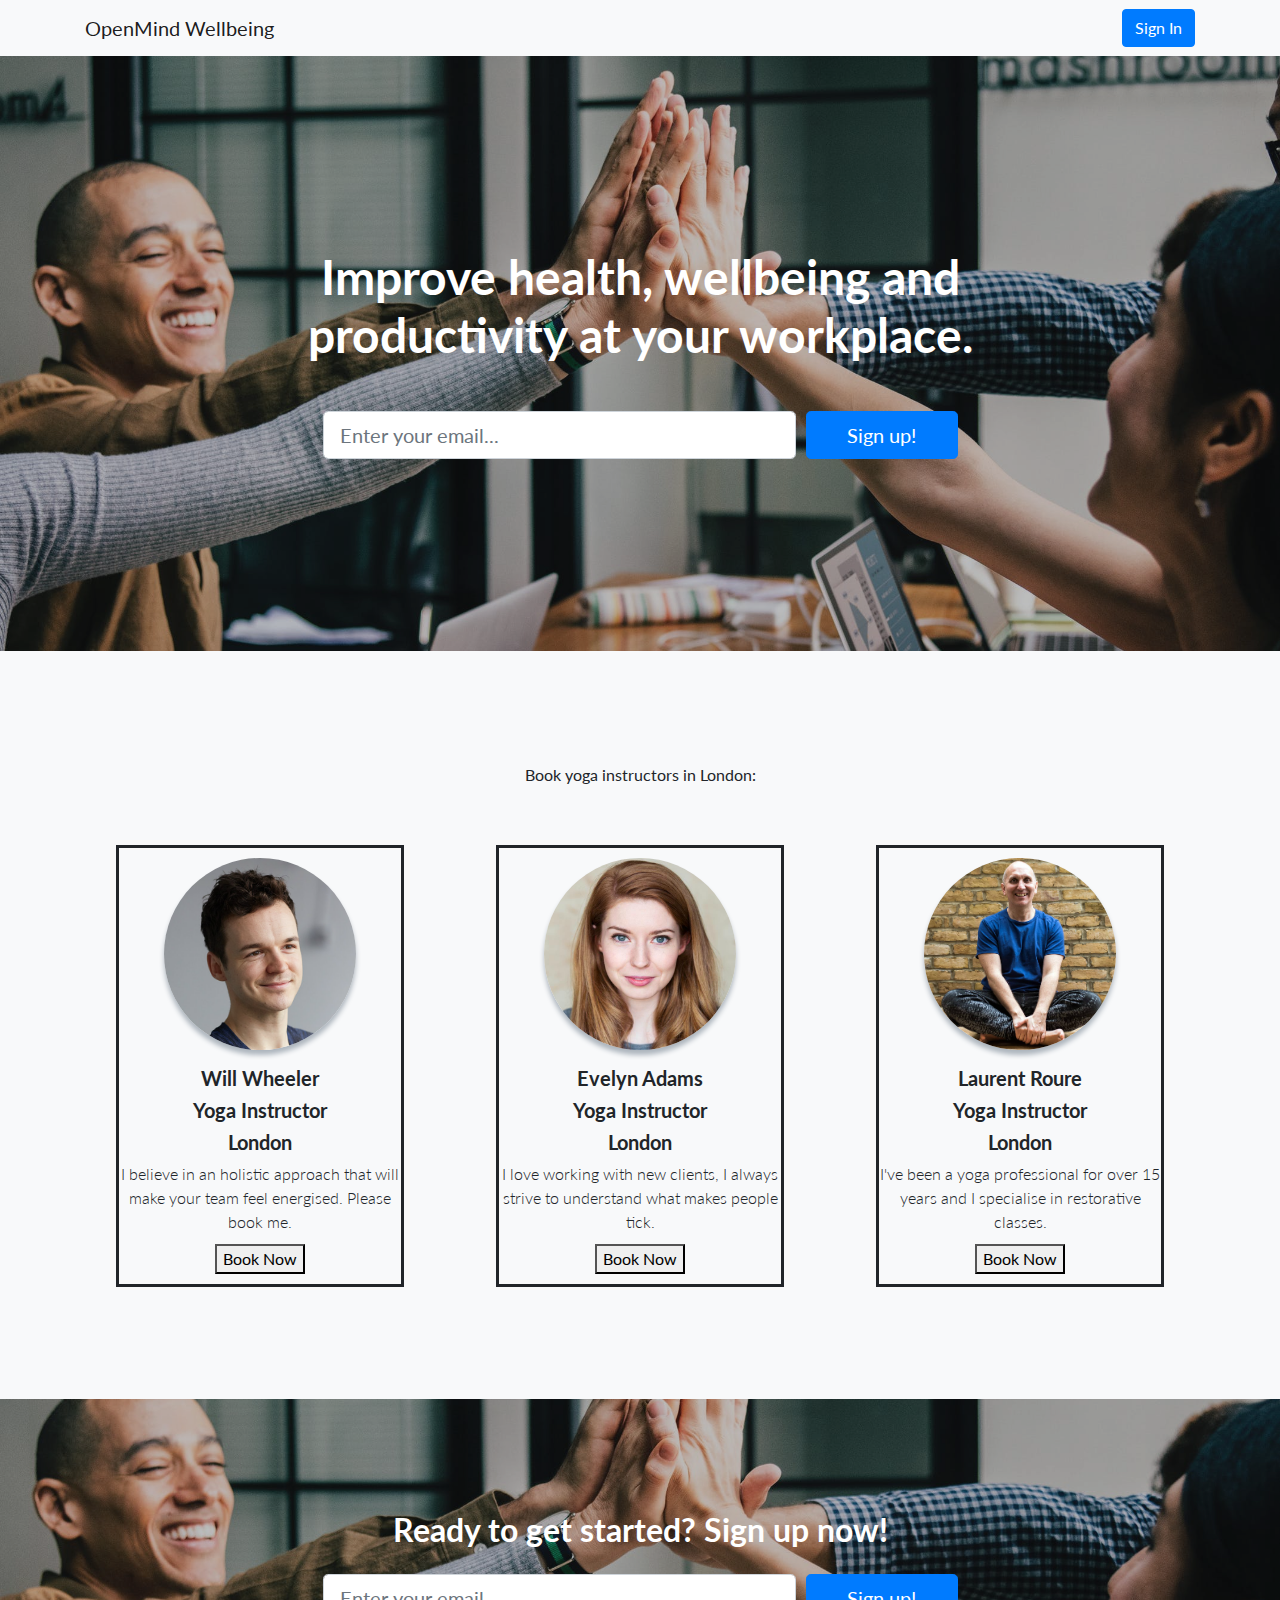
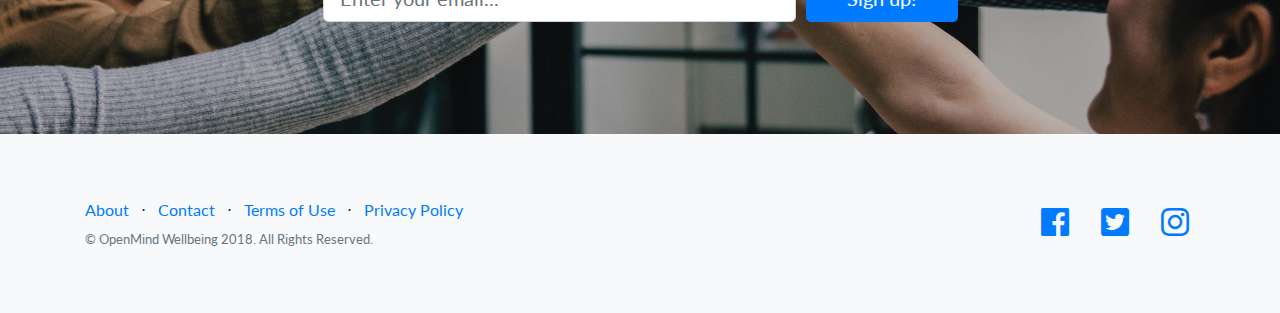
==== app/index.html @ a04abb65 "Update" ====
<!DOCTYPE html>
<html lang="en">

  <head>

    <meta charset="utf-8">
    <meta name="viewport" content="width=device-width, initial-scale=1, shrink-to-fit=no">
    <meta name="description" content="">
    <meta name="author" content="">

    <title>OpenMind Wellbeing</title>

    <!-- Bootstrap core CSS -->
    <link href="../vendor/bootstrap/css/bootstrap.min.css" rel="stylesheet">

    <!-- Custom fonts for this template -->
    <link href="../vendor/fontawesome-free/css/all.min.css" rel="stylesheet">
    <link href="../vendor/simple-line-icons/css/simple-line-icons.css" rel="stylesheet" type="text/css">
    <link href="https://fonts.googleapis.com/css?family=Lato:300,400,700,300italic,400italic,700italic" rel="stylesheet" type="text/css">

    <!-- Custom styles for this template -->
    <link href="../css/landing-page.min.css" rel="stylesheet">

  </head>

  <body>

    <!-- Navigation -->
    <nav class="navbar navbar-light bg-light static-top">
      <div class="container">
        <a class="navbar-brand" href="#">OpenMind Wellbeing</a>
        <a class="btn btn-primary" href="#">Sign In</a>
      </div>
    </nav>

    <!-- Masthead -->
    <header class="masthead text-white text-center">
      <div class="overlay"></div>
      <div class="container">
        <div class="row">
          <div class="col-xl-9 mx-auto">
            <h1 class="mb-5">Improve health, wellbeing and productivity at your workplace.</h1>
          </div>
          <div class="col-md-10 col-lg-8 col-xl-7 mx-auto">
            <form>
              <div class="form-row">
                <div class="col-12 col-md-9 mb-2 mb-md-0">
                  <input type="email" class="form-control form-control-lg" placeholder="Enter your email...">
                </div>
                <div class="col-12 col-md-3">
                  <button type="submit" class="btn btn-block btn-lg btn-primary">Sign up!</button>
                </div>
              </div>
            </form>
          </div>
        </div>
      </div>
    </header>

    <!-- Icons Grid -->


    <!-- Testimonials -->
    <section class="testimonials text-center bg-light">
      <div class="container">
        <p class="mb-5">Book yoga instructors in London:</p>
        <div class="row">
          <div class="col-lg-4">
            <div class="testimonial-item mx-auto mb-5 mb-lg-0" style="border-style: solid; margin: 10px;">
              <img class="img-fluid rounded-circle mb-3" src="../img/will-wheeler.png" alt="" style="margin:10px">
              <h5>Will Wheeler</h5>
              <h5>Yoga Instructor</h5>
              <h5>London</h5>
              <p class="font-weight-light mb-0">I believe in an holistic approach that will make your team feel energised. Please book me.</p>
              <a href="mailto:ash@openmindwellbeing.com"><button style="margin: 10px">Book Now</button></a>

            </div>
          </div>
          <div class="col-lg-4">
            <div class="testimonial-item mx-auto mb-5 mb-lg-0" style="border-style: solid; margin: 10px">
              <img class="img-fluid rounded-circle mb-3" src="../img/evelyn-adams.png" alt="" style="margin:10px">
              <h5>Evelyn Adams</h5>
              <h5>Yoga Instructor</h5>
              <h5>London</h5>
              <p class="font-weight-light mb-0">I love working with new clients, I always strive to understand what makes people tick.</p>
              <a href="mailto:ash@openmindwellbeing.com"><button style="margin: 10px">Book Now</button></a>

            </div>
          </div>
          <div class="col-lg-4">
            <div class="testimonial-item mx-auto mb-5 mb-lg-0" style="border-style: solid; margin: 10px">
              <img class="img-fluid rounded-circle mb-3" src="../img/laurent-roure.png" alt="" style="margin:10px">
              <h5>Laurent Roure</h5>
              <h5>Yoga Instructor</h5>
              <h5>London</h5>
              <p class="font-weight-light mb-0">I've been a yoga professional for over 15 years and I specialise in restorative classes.</p>
              <a href="mailto:ash@openmindwellbeing.com"><button style="margin: 10px">Book Now</button></a>
            </div>
          </div>
        </div>
      </div>
    </section>

    <!-- Call to Action -->
    <section class="call-to-action text-white text-center">
      <div class="overlay"></div>
      <div class="container">
        <div class="row">
          <div class="col-xl-9 mx-auto">
            <h2 class="mb-4">Ready to get started? Sign up now!</h2>
          </div>
          <div class="col-md-10 col-lg-8 col-xl-7 mx-auto">
            <form>
              <div class="form-row">
                <div class="col-12 col-md-9 mb-2 mb-md-0">
                  <input type="email" class="form-control form-control-lg" placeholder="Enter your email...">
                </div>
                <div class="col-12 col-md-3">
                  <button type="submit" class="btn btn-block btn-lg btn-primary">Sign up!</button>
                </div>
              </div>
            </form>
          </div>
        </div>
      </div>
    </section>

    <!-- Footer -->
    <footer class="footer bg-light">
      <div class="container">
        <div class="row">
          <div class="col-lg-6 h-100 text-center text-lg-left my-auto">
            <ul class="list-inline mb-2">
              <li class="list-inline-item">
                <a href="#">About</a>
              </li>
              <li class="list-inline-item">&sdot;</li>
              <li class="list-inline-item">
                <a href="#">Contact</a>
              </li>
              <li class="list-inline-item">&sdot;</li>
              <li class="list-inline-item">
                <a href="#">Terms of Use</a>
              </li>
              <li class="list-inline-item">&sdot;</li>
              <li class="list-inline-item">
                <a href="#">Privacy Policy</a>
              </li>
            </ul>
            <p class="text-muted small mb-4 mb-lg-0">&copy; OpenMind Wellbeing 2018. All Rights Reserved.</p>
          </div>
          <div class="col-lg-6 h-100 text-center text-lg-right my-auto">
            <ul class="list-inline mb-0">
              <li class="list-inline-item mr-3">
                <a href="https://www.facebook.com/OpenMindWellbeing/">
                  <i class="fab fa-facebook fa-2x fa-fw"></i>
                </a>
              </li>
              <li class="list-inline-item mr-3">
                <a href="https://www.twitter.com/OpenMindWellbeing/">
                  <i class="fab fa-twitter-square fa-2x fa-fw"></i>
                </a>
              </li>
              <li class="list-inline-item">
                <a href="https://www.instagram.com/OpenMindWellbeing/">
                  <i class="fab fa-instagram fa-2x fa-fw"></i>
                </a>
              </li>
            </ul>
          </div>
        </div>
      </div>
    </footer>

    <!-- Bootstrap core JavaScript -->
    <script src="vendor/jquery/jquery.min.js"></script>
    <script src="vendor/bootstrap/js/bootstrap.bundle.min.js"></script>

  </body>

</html>
---- vendor/fontawesome-free/css/all.min.css ----
/*!
 * Font Awesome Free 5.3.1 by @fontawesome - https://fontawesome.com
 * License - https://fontawesome.com/license/free (Icons: CC BY 4.0, Fonts: SIL OFL 1.1, Code: MIT License)
 */
.fa,.fab,.fal,.far,.fas{-moz-osx-font-smoothing:grayscale;-webkit-font-smoothing:antialiased;display:inline-block;font-style:normal;font-variant:normal;text-rendering:auto;line-height:1}.fa-lg{font-size:1.33333em;line-height:.75em;vertical-align:-.0667em}.fa-xs{font-size:.75em}.fa-sm{font-size:.875em}.fa-1x{font-size:1em}.fa-2x{font-size:2em}.fa-3x{font-size:3em}.fa-4x{font-size:4em}.fa-5x{font-size:5em}.fa-6x{font-size:6em}.fa-7x{font-size:7em}.fa-8x{font-size:8em}.fa-9x{font-size:9em}.fa-10x{font-size:10em}.fa-fw{text-align:center;width:1.25em}.fa-ul{list-style-type:none;margin-left:2.5em;padding-left:0}.fa-ul>li{position:relative}.fa-li{left:-2em;position:absolute;text-align:center;width:2em;line-height:inherit}.fa-border{border:.08em solid #eee;border-radius:.1em;padding:.2em .25em .15em}.fa-pull-left{float:left}.fa-pull-right{float:right}.fa.fa-pull-left,.fab.fa-pull-left,.fal.fa-pull-left,.far.fa-pull-left,.fas.fa-pull-left{margin-right:.3em}.fa.fa-pull-right,.fab.fa-pull-right,.fal.fa-pull-right,.far.fa-pull-right,.fas.fa-pull-right{margin-left:.3em}.fa-spin{animation:fa-spin 2s infinite linear}.fa-pulse{animation:fa-spin 1s infinite steps(8)}@keyframes fa-spin{0%{transform:rotate(0deg)}to{transform:rotate(1turn)}}.fa-rotate-90{-ms-filter:"progid:DXImageTransform.Microsoft.BasicImage(rotation=1)";transform:rotate(90deg)}.fa-rotate-180{-ms-filter:"progid:DXImageTransform.Microsoft.BasicImage(rotation=2)";transform:rotate(180deg)}.fa-rotate-270{-ms-filter:"progid:DXImageTransform.Microsoft.BasicImage(rotation=3)";transform:rotate(270deg)}.fa-flip-horizontal{-ms-filter:"progid:DXImageTransform.Microsoft.BasicImage(rotation=0, mirror=1)";transform:scaleX(-1)}.fa-flip-vertical{transform:scaleY(-1)}.fa-flip-horizontal.fa-flip-vertical,.fa-flip-vertical{-ms-filter:"progid:DXImageTransform.Microsoft.BasicImage(rotation=2, mirror=1)"}.fa-flip-horizontal.fa-flip-vertical{transform:scale(-1)}:root .fa-flip-horizontal,:root .fa-flip-vertical,:root .fa-rotate-90,:root .fa-rotate-180,:root .fa-rotate-270{-webkit-filter:none;filter:none}.fa-stack{display:inline-block;height:2em;line-height:2em;position:relative;vertical-align:middle;width:2em}.fa-stack-1x,.fa-stack-2x{left:0;position:absolute;text-align:center;width:100%}.fa-stack-1x{line-height:inherit}.fa-stack-2x{font-size:2em}.fa-inverse{color:#fff}.fa-500px:before{content:"\f26e"}.fa-accessible-icon:before{content:"\f368"}.fa-accusoft:before{content:"\f369"}.fa-ad:before{content:"\f641"}.fa-address-book:before{content:"\f2b9"}.fa-address-card:before{content:"\f2bb"}.fa-adjust:before{content:"\f042"}.fa-adn:before{content:"\f170"}.fa-adversal:before{content:"\f36a"}.fa-affiliatetheme:before{content:"\f36b"}.fa-air-freshener:before{content:"\f5d0"}.fa-algolia:before{content:"\f36c"}.fa-align-center:before{content:"\f037"}.fa-align-justify:before{content:"\f039"}.fa-align-left:before{content:"\f036"}.fa-align-right:before{content:"\f038"}.fa-alipay:before{content:"\f642"}.fa-allergies:before{content:"\f461"}.fa-amazon:before{content:"\f270"}.fa-amazon-pay:before{content:"\f42c"}.fa-ambulance:before{content:"\f0f9"}.fa-american-sign-language-interpreting:before{content:"\f2a3"}.fa-amilia:before{content:"\f36d"}.fa-anchor:before{content:"\f13d"}.fa-android:before{content:"\f17b"}.fa-angellist:before{content:"\f209"}.fa-angle-double-down:before{content:"\f103"}.fa-angle-double-left:before{content:"\f100"}.fa-angle-double-right:before{content:"\f101"}.fa-angle-double-up:before{content:"\f102"}.fa-angle-down:before{content:"\f107"}.fa-angle-left:before{content:"\f104"}.fa-angle-right:before{content:"\f105"}.fa-angle-up:before{content:"\f106"}.fa-angry:before{content:"\f556"}.fa-angrycreative:before{content:"\f36e"}.fa-angular:before{content:"\f420"}.fa-ankh:before{content:"\f644"}.fa-app-store:before{content:"\f36f"}.fa-app-store-ios:before{content:"\f370"}.fa-apper:before{content:"\f371"}.fa-apple:before{content:"\f179"}.fa-apple-alt:before{content:"\f5d1"}.fa-apple-pay:before{content:"\f415"}.fa-archive:before{content:"\f187"}.fa-archway:before{content:"\f557"}.fa-arrow-alt-circle-down:before{content:"\f358"}.fa-arrow-alt-circle-left:before{content:"\f359"}.fa-arrow-alt-circle-right:before{content:"\f35a"}.fa-arrow-alt-circle-up:before{content:"\f35b"}.fa-arrow-circle-down:before{content:"\f0ab"}.fa-arrow-circle-left:before{content:"\f0a8"}.fa-arrow-circle-right:before{content:"\f0a9"}.fa-arrow-circle-up:before{content:"\f0aa"}.fa-arrow-down:before{content:"\f063"}.fa-arrow-left:before{content:"\f060"}.fa-arrow-right:before{content:"\f061"}.fa-arrow-up:before{content:"\f062"}.fa-arrows-alt:before{content:"\f0b2"}.fa-arrows-alt-h:before{content:"\f337"}.fa-arrows-alt-v:before{content:"\f338"}.fa-assistive-listening-systems:before{content:"\f2a2"}.fa-asterisk:before{content:"\f069"}.fa-asymmetrik:before{content:"\f372"}.fa-at:before{content:"\f1fa"}.fa-atlas:before{content:"\f558"}.fa-atom:before{content:"\f5d2"}.fa-audible:before{content:"\f373"}.fa-audio-description:before{content:"\f29e"}.fa-autoprefixer:before{content:"\f41c"}.fa-avianex:before{content:"\f374"}.fa-aviato:before{content:"\f421"}.fa-award:before{content:"\f559"}.fa-aws:before{content:"\f375"}.fa-backspace:before{content:"\f55a"}.fa-backward:before{content:"\f04a"}.fa-balance-scale:before{content:"\f24e"}.fa-ban:before{content:"\f05e"}.fa-band-aid:before{content:"\f462"}.fa-bandcamp:before{content:"\f2d5"}.fa-barcode:before{content:"\f02a"}.fa-bars:before{content:"\f0c9"}.fa-baseball-ball:before{content:"\f433"}.fa-basketball-ball:before{content:"\f434"}.fa-bath:before{content:"\f2cd"}.fa-battery-empty:before{content:"\f244"}.fa-battery-full:before{content:"\f240"}.fa-battery-half:before{content:"\f242"}.fa-battery-quarter:before{content:"\f243"}.fa-battery-three-quarters:before{content:"\f241"}.fa-bed:before{content:"\f236"}.fa-beer:before{content:"\f0fc"}.fa-behance:before{content:"\f1b4"}.fa-behance-square:before{content:"\f1b5"}.fa-bell:before{content:"\f0f3"}.fa-bell-slash:before{content:"\f1f6"}.fa-bezier-curve:before{content:"\f55b"}.fa-bible:before{content:"\f647"}.fa-bicycle:before{content:"\f206"}.fa-bimobject:before{content:"\f378"}.fa-binoculars:before{content:"\f1e5"}.fa-birthday-cake:before{content:"\f1fd"}.fa-bitbucket:before{content:"\f171"}.fa-bitcoin:before{content:"\f379"}.fa-bity:before{content:"\f37a"}.fa-black-tie:before{content:"\f27e"}.fa-blackberry:before{content:"\f37b"}.fa-blender:before{content:"\f517"}.fa-blind:before{content:"\f29d"}.fa-blogger:before{content:"\f37c"}.fa-blogger-b:before{content:"\f37d"}.fa-bluetooth:before{content:"\f293"}.fa-bluetooth-b:before{content:"\f294"}.fa-bold:before{content:"\f032"}.fa-bolt:before{content:"\f0e7"}.fa-bomb:before{content:"\f1e2"}.fa-bone:before{content:"\f5d7"}.fa-bong:before{content:"\f55c"}.fa-book:before{content:"\f02d"}.fa-book-open:before{content:"\f518"}.fa-book-reader:before{content:"\f5da"}.fa-bookmark:before{content:"\f02e"}.fa-bowling-ball:before{content:"\f436"}.fa-box:before{content:"\f466"}.fa-box-open:before{content:"\f49e"}.fa-boxes:before{content:"\f468"}.fa-braille:before{content:"\f2a1"}.fa-brain:before{content:"\f5dc"}.fa-briefcase:before{content:"\f0b1"}.fa-briefcase-medical:before{content:"\f469"}.fa-broadcast-tower:before{content:"\f519"}.fa-broom:before{content:"\f51a"}.fa-brush:before{content:"\f55d"}.fa-btc:before{content:"\f15a"}.fa-bug:before{content:"\f188"}.fa-building:before{content:"\f1ad"}.fa-bullhorn:before{content:"\f0a1"}.fa-bullseye:before{content:"\f140"}.fa-burn:before{content:"\f46a"}.fa-buromobelexperte:before{content:"\f37f"}.fa-bus:before{content:"\f207"}.fa-bus-alt:before{content:"\f55e"}.fa-business-time:before{content:"\f64a"}.fa-buysellads:before{content:"\f20d"}.fa-calculator:before{content:"\f1ec"}.fa-calendar:before{content:"\f133"}.fa-calendar-alt:before{content:"\f073"}.fa-calendar-check:before{content:"\f274"}.fa-calendar-minus:before{content:"\f272"}.fa-calendar-plus:before{content:"\f271"}.fa-calendar-times:before{content:"\f273"}.fa-camera:before{content:"\f030"}.fa-camera-retro:before{content:"\f083"}.fa-cannabis:before{content:"\f55f"}.fa-capsules:before{content:"\f46b"}.fa-car:before{content:"\f1b9"}.fa-car-alt:before{content:"\f5de"}.fa-car-battery:before{content:"\f5df"}.fa-car-crash:before{content:"\f5e1"}.fa-car-side:before{content:"\f5e4"}.fa-caret-down:before{content:"\f0d7"}.fa-caret-left:before{content:"\f0d9"}.fa-caret-right:before{content:"\f0da"}.fa-caret-square-down:before{content:"\f150"}.fa-caret-square-left:before{content:"\f191"}.fa-caret-square-right:before{content:"\f152"}.fa-caret-square-up:before{content:"\f151"}.fa-caret-up:before{content:"\f0d8"}.fa-cart-arrow-down:before{content:"\f218"}.fa-cart-plus:before{content:"\f217"}.fa-cc-amazon-pay:before{content:"\f42d"}.fa-cc-amex:before{content:"\f1f3"}.fa-cc-apple-pay:before{content:"\f416"}.fa-cc-diners-club:before{content:"\f24c"}.fa-cc-discover:before{content:"\f1f2"}.fa-cc-jcb:before{content:"\f24b"}.fa-cc-mastercard:before{content:"\f1f1"}.fa-cc-paypal:before{content:"\f1f4"}.fa-cc-stripe:before{content:"\f1f5"}.fa-cc-visa:before{content:"\f1f0"}.fa-centercode:before{content:"\f380"}.fa-certificate:before{content:"\f0a3"}.fa-chalkboard:before{content:"\f51b"}.fa-chalkboard-teacher:before{content:"\f51c"}.fa-charging-station:before{content:"\f5e7"}.fa-chart-area:before{content:"\f1fe"}.fa-chart-bar:before{content:"\f080"}.fa-chart-line:before{content:"\f201"}.fa-chart-pie:before{content:"\f200"}.fa-check:before{content:"\f00c"}.fa-check-circle:before{content:"\f058"}.fa-check-double:before{content:"\f560"}.fa-check-square:before{content:"\f14a"}.fa-chess:before{content:"\f439"}.fa-chess-bishop:before{content:"\f43a"}.fa-chess-board:before{content:"\f43c"}.fa-chess-king:before{content:"\f43f"}.fa-chess-knight:before{content:"\f441"}.fa-chess-pawn:before{content:"\f443"}.fa-chess-queen:before{content:"\f445"}.fa-chess-rook:before{content:"\f447"}.fa-chevron-circle-down:before{content:"\f13a"}.fa-chevron-circle-left:before{content:"\f137"}.fa-chevron-circle-right:before{content:"\f138"}.fa-chevron-circle-up:before{content:"\f139"}.fa-chevron-down:before{content:"\f078"}.fa-chevron-left:before{content:"\f053"}.fa-chevron-right:before{content:"\f054"}.fa-chevron-up:before{content:"\f077"}.fa-child:before{content:"\f1ae"}.fa-chrome:before{content:"\f268"}.fa-church:before{content:"\f51d"}.fa-circle:before{content:"\f111"}.fa-circle-notch:before{content:"\f1ce"}.fa-city:before{content:"\f64f"}.fa-clipboard:before{content:"\f328"}.fa-clipboard-check:before{content:"\f46c"}.fa-clipboard-list:before{content:"\f46d"}.fa-clock:before{content:"\f017"}.fa-clone:before{content:"\f24d"}.fa-closed-captioning:before{content:"\f20a"}.fa-cloud:before{content:"\f0c2"}.fa-cloud-download-alt:before{content:"\f381"}.fa-cloud-upload-alt:before{content:"\f382"}.fa-cloudscale:before{content:"\f383"}.fa-cloudsmith:before{content:"\f384"}.fa-cloudversify:before{content:"\f385"}.fa-cocktail:before{content:"\f561"}.fa-code:before{content:"\f121"}.fa-code-branch:before{content:"\f126"}.fa-codepen:before{content:"\f1cb"}.fa-codiepie:before{content:"\f284"}.fa-coffee:before{content:"\f0f4"}.fa-cog:before{content:"\f013"}.fa-cogs:before{content:"\f085"}.fa-coins:before{content:"\f51e"}.fa-columns:before{content:"\f0db"}.fa-comment:before{content:"\f075"}.fa-comment-alt:before{content:"\f27a"}.fa-comment-dollar:before{content:"\f651"}.fa-comment-dots:before{content:"\f4ad"}.fa-comment-slash:before{content:"\f4b3"}.fa-comments:before{content:"\f086"}.fa-comments-dollar:before{content:"\f653"}.fa-compact-disc:before{content:"\f51f"}.fa-compass:before{content:"\f14e"}.fa-compress:before{content:"\f066"}.fa-concierge-bell:before{content:"\f562"}.fa-connectdevelop:before{content:"\f20e"}.fa-contao:before{content:"\f26d"}.fa-cookie:before{content:"\f563"}.fa-cookie-bite:before{content:"\f564"}.fa-copy:before{content:"\f0c5"}.fa-copyright:before{content:"\f1f9"}.fa-couch:before{content:"\f4b8"}.fa-cpanel:before{content:"\f388"}.fa-creative-commons:before{content:"\f25e"}.fa-creative-commons-by:before{content:"\f4e7"}.fa-creative-commons-nc:before{content:"\f4e8"}.fa-creative-commons-nc-eu:before{content:"\f4e9"}.fa-creative-commons-nc-jp:before{content:"\f4ea"}.fa-creative-commons-nd:before{content:"\f4eb"}.fa-creative-commons-pd:before{content:"\f4ec"}.fa-creative-commons-pd-alt:before{content:"\f4ed"}.fa-creative-commons-remix:before{content:"\f4ee"}.fa-creative-commons-sa:before{content:"\f4ef"}.fa-creative-commons-sampling:before{content:"\f4f0"}.fa-creative-commons-sampling-plus:before{content:"\f4f1"}.fa-creative-commons-share:before{content:"\f4f2"}.fa-credit-card:before{content:"\f09d"}.fa-crop:before{content:"\f125"}.fa-crop-alt:before{content:"\f565"}.fa-cross:before{content:"\f654"}.fa-crosshairs:before{content:"\f05b"}.fa-crow:before{content:"\f520"}.fa-crown:before{content:"\f521"}.fa-css3:before{content:"\f13c"}.fa-css3-alt:before{content:"\f38b"}.fa-cube:before{content:"\f1b2"}.fa-cubes:before{content:"\f1b3"}.fa-cut:before{content:"\f0c4"}.fa-cuttlefish:before{content:"\f38c"}.fa-d-and-d:before{content:"\f38d"}.fa-dashcube:before{content:"\f210"}.fa-database:before{content:"\f1c0"}.fa-deaf:before{content:"\f2a4"}.fa-delicious:before{content:"\f1a5"}.fa-deploydog:before{content:"\f38e"}.fa-deskpro:before{content:"\f38f"}.fa-desktop:before{content:"\f108"}.fa-deviantart:before{content:"\f1bd"}.fa-dharmachakra:before{content:"\f655"}.fa-diagnoses:before{content:"\f470"}.fa-dice:before{content:"\f522"}.fa-dice-five:before{content:"\f523"}.fa-dice-four:before{content:"\f524"}.fa-dice-one:before{content:"\f525"}.fa-dice-six:before{content:"\f526"}.fa-dice-three:before{content:"\f527"}.fa-dice-two:before{content:"\f528"}.fa-digg:before{content:"\f1a6"}.fa-digital-ocean:before{content:"\f391"}.fa-digital-tachograph:before{content:"\f566"}.fa-directions:before{content:"\f5eb"}.fa-discord:before{content:"\f392"}.fa-discourse:before{content:"\f393"}.fa-divide:before{content:"\f529"}.fa-dizzy:before{content:"\f567"}.fa-dna:before{content:"\f471"}.fa-dochub:before{content:"\f394"}.fa-docker:before{content:"\f395"}.fa-dollar-sign:before{content:"\f155"}.fa-dolly:before{content:"\f472"}.fa-dolly-flatbed:before{content:"\f474"}.fa-donate:before{content:"\f4b9"}.fa-door-closed:before{content:"\f52a"}.fa-door-open:before{content:"\f52b"}.fa-dot-circle:before{content:"\f192"}.fa-dove:before{content:"\f4ba"}.fa-download:before{content:"\f019"}.fa-draft2digital:before{content:"\f396"}.fa-drafting-compass:before{content:"\f568"}.fa-draw-polygon:before{content:"\f5ee"}.fa-dribbble:before{content:"\f17d"}.fa-dribbble-square:before{content:"\f397"}.fa-dropbox:before{content:"\f16b"}.fa-drum:before{content:"\f569"}.fa-drum-steelpan:before{content:"\f56a"}.fa-drupal:before{content:"\f1a9"}.fa-dumbbell:before{content:"\f44b"}.fa-dyalog:before{content:"\f399"}.fa-earlybirds:before{content:"\f39a"}.fa-ebay:before{content:"\f4f4"}.fa-edge:before{content:"\f282"}.fa-edit:before{content:"\f044"}.fa-eject:before{content:"\f052"}.fa-elementor:before{content:"\f430"}.fa-ellipsis-h:before{content:"\f141"}.fa-ellipsis-v:before{content:"\f142"}.fa-ello:before{content:"\f5f1"}.fa-ember:before{content:"\f423"}.fa-empire:before{content:"\f1d1"}.fa-envelope:before{content:"\f0e0"}.fa-envelope-open:before{content:"\f2b6"}.fa-envelope-open-text:before{content:"\f658"}.fa-envelope-square:before{content:"\f199"}.fa-envira:before{content:"\f299"}.fa-equals:before{content:"\f52c"}.fa-eraser:before{content:"\f12d"}.fa-erlang:before{content:"\f39d"}.fa-ethereum:before{content:"\f42e"}.fa-etsy:before{content:"\f2d7"}.fa-euro-sign:before{content:"\f153"}.fa-exchange-alt:before{content:"\f362"}.fa-exclamation:before{content:"\f12a"}.fa-exclamation-circle:before{content:"\f06a"}.fa-exclamation-triangle:before{content:"\f071"}.fa-expand:before{content:"\f065"}.fa-expand-arrows-alt:before{content:"\f31e"}.fa-expeditedssl:before{content:"\f23e"}.fa-external-link-alt:before{content:"\f35d"}.fa-external-link-square-alt:before{content:"\f360"}.fa-eye:before{content:"\f06e"}.fa-eye-dropper:before{content:"\f1fb"}.fa-eye-slash:before{content:"\f070"}.fa-facebook:before{content:"\f09a"}.fa-facebook-f:before{content:"\f39e"}.fa-facebook-messenger:before{content:"\f39f"}.fa-facebook-square:before{content:"\f082"}.fa-fast-backward:before{content:"\f049"}.fa-fast-forward:before{content:"\f050"}.fa-fax:before{content:"\f1ac"}.fa-feather:before{content:"\f52d"}.fa-feather-alt:before{content:"\f56b"}.fa-female:before{content:"\f182"}.fa-fighter-jet:before{content:"\f0fb"}.fa-file:before{content:"\f15b"}.fa-file-alt:before{content:"\f15c"}.fa-file-archive:before{content:"\f1c6"}.fa-file-audio:before{content:"\f1c7"}.fa-file-code:before{content:"\f1c9"}.fa-file-contract:before{content:"\f56c"}.fa-file-download:before{content:"\f56d"}.fa-file-excel:before{content:"\f1c3"}.fa-file-export:before{content:"\f56e"}.fa-file-image:before{content:"\f1c5"}.fa-file-import:before{content:"\f56f"}.fa-file-invoice:before{content:"\f570"}.fa-file-invoice-dollar:before{content:"\f571"}.fa-file-medical:before{content:"\f477"}.fa-file-medical-alt:before{content:"\f478"}.fa-file-pdf:before{content:"\f1c1"}.fa-file-powerpoint:before{content:"\f1c4"}.fa-file-prescription:before{content:"\f572"}.fa-file-signature:before{content:"\f573"}.fa-file-upload:before{content:"\f574"}.fa-file-video:before{content:"\f1c8"}.fa-file-word:before{content:"\f1c2"}.fa-fill:before{content:"\f575"}.fa-fill-drip:before{content:"\f576"}.fa-film:before{content:"\f008"}.fa-filter:before{content:"\f0b0"}.fa-fingerprint:before{content:"\f577"}.fa-fire:before{content:"\f06d"}.fa-fire-extinguisher:before{content:"\f134"}.fa-firefox:before{content:"\f269"}.fa-first-aid:before{content:"\f479"}.fa-first-order:before{content:"\f2b0"}.fa-first-order-alt:before{content:"\f50a"}.fa-firstdraft:before{content:"\f3a1"}.fa-fish:before{content:"\f578"}.fa-flag:before{content:"\f024"}.fa-flag-checkered:before{content:"\f11e"}.fa-flask:before{content:"\f0c3"}.fa-flickr:before{content:"\f16e"}.fa-flipboard:before{content:"\f44d"}.fa-flushed:before{content:"\f579"}.fa-fly:before{content:"\f417"}.fa-folder:before{content:"\f07b"}.fa-folder-minus:before{content:"\f65d"}.fa-folder-open:before{content:"\f07c"}.fa-folder-plus:before{content:"\f65e"}.fa-font:before{content:"\f031"}.fa-font-awesome:before{content:"\f2b4"}.fa-font-awesome-alt:before{content:"\f35c"}.fa-font-awesome-flag:before{content:"\f425"}.fa-font-awesome-logo-full:before{content:"\f4e6"}.fa-fonticons:before{content:"\f280"}.fa-fonticons-fi:before{content:"\f3a2"}.fa-football-ball:before{content:"\f44e"}.fa-fort-awesome:before{content:"\f286"}.fa-fort-awesome-alt:before{content:"\f3a3"}.fa-forumbee:before{content:"\f211"}.fa-forward:before{content:"\f04e"}.fa-foursquare:before{content:"\f180"}.fa-free-code-camp:before{content:"\f2c5"}.fa-freebsd:before{content:"\f3a4"}.fa-frog:before{content:"\f52e"}.fa-frown:before{content:"\f119"}.fa-frown-open:before{content:"\f57a"}.fa-fulcrum:before{content:"\f50b"}.fa-funnel-dollar:before{content:"\f662"}.fa-futbol:before{content:"\f1e3"}.fa-galactic-republic:before{content:"\f50c"}.fa-galactic-senate:before{content:"\f50d"}.fa-gamepad:before{content:"\f11b"}.fa-gas-pump:before{content:"\f52f"}.fa-gavel:before{content:"\f0e3"}.fa-gem:before{content:"\f3a5"}.fa-genderless:before{content:"\f22d"}.fa-get-pocket:before{content:"\f265"}.fa-gg:before{content:"\f260"}.fa-gg-circle:before{content:"\f261"}.fa-gift:before{content:"\f06b"}.fa-git:before{content:"\f1d3"}.fa-git-square:before{content:"\f1d2"}.fa-github:before{content:"\f09b"}.fa-github-alt:before{content:"\f113"}.fa-github-square:before{content:"\f092"}.fa-gitkraken:before{content:"\f3a6"}.fa-gitlab:before{content:"\f296"}.fa-gitter:before{content:"\f426"}.fa-glass-martini:before{content:"\f000"}.fa-glass-martini-alt:before{content:"\f57b"}.fa-glasses:before{content:"\f530"}.fa-glide:before{content:"\f2a5"}.fa-glide-g:before{content:"\f2a6"}.fa-globe:before{content:"\f0ac"}.fa-globe-africa:before{content:"\f57c"}.fa-globe-americas:before{content:"\f57d"}.fa-globe-asia:before{content:"\f57e"}.fa-gofore:before{content:"\f3a7"}.fa-golf-ball:before{content:"\f450"}.fa-goodreads:before{content:"\f3a8"}.fa-goodreads-g:before{content:"\f3a9"}.fa-google:before{content:"\f1a0"}.fa-google-drive:before{content:"\f3aa"}.fa-google-play:before{content:"\f3ab"}.fa-google-plus:before{content:"\f2b3"}.fa-google-plus-g:before{content:"\f0d5"}.fa-google-plus-square:before{content:"\f0d4"}.fa-google-wallet:before{content:"\f1ee"}.fa-gopuram:before{content:"\f664"}.fa-graduation-cap:before{content:"\f19d"}.fa-gratipay:before{content:"\f184"}.fa-grav:before{content:"\f2d6"}.fa-greater-than:before{content:"\f531"}.fa-greater-than-equal:before{content:"\f532"}.fa-grimace:before{content:"\f57f"}.fa-grin:before{content:"\f580"}.fa-grin-alt:before{content:"\f581"}.fa-grin-beam:before{content:"\f582"}.fa-grin-beam-sweat:before{content:"\f583"}.fa-grin-hearts:before{content:"\f584"}.fa-grin-squint:before{content:"\f585"}.fa-grin-squint-tears:before{content:"\f586"}.fa-grin-stars:before{content:"\f587"}.fa-grin-tears:before{content:"\f588"}.fa-grin-tongue:before{content:"\f589"}.fa-grin-tongue-squint:before{content:"\f58a"}.fa-grin-tongue-wink:before{content:"\f58b"}.fa-grin-wink:before{content:"\f58c"}.fa-grip-horizontal:before{content:"\f58d"}.fa-grip-vertical:before{content:"\f58e"}.fa-gripfire:before{content:"\f3ac"}.fa-grunt:before{content:"\f3ad"}.fa-gulp:before{content:"\f3ae"}.fa-h-square:before{content:"\f0fd"}.fa-hacker-news:before{content:"\f1d4"}.fa-hacker-news-square:before{content:"\f3af"}.fa-hackerrank:before{content:"\f5f7"}.fa-hamsa:before{content:"\f665"}.fa-hand-holding:before{content:"\f4bd"}.fa-hand-holding-heart:before{content:"\f4be"}.fa-hand-holding-usd:before{content:"\f4c0"}.fa-hand-lizard:before{content:"\f258"}.fa-hand-paper:before{content:"\f256"}.fa-hand-peace:before{content:"\f25b"}.fa-hand-point-down:before{content:"\f0a7"}.fa-hand-point-left:before{content:"\f0a5"}.fa-hand-point-right:before{content:"\f0a4"}.fa-hand-point-up:before{content:"\f0a6"}.fa-hand-pointer:before{content:"\f25a"}.fa-hand-rock:before{content:"\f255"}.fa-hand-scissors:before{content:"\f257"}.fa-hand-spock:before{content:"\f259"}.fa-hands:before{content:"\f4c2"}.fa-hands-helping:before{content:"\f4c4"}.fa-handshake:before{content:"\f2b5"}.fa-hashtag:before{content:"\f292"}.fa-haykal:before{content:"\f666"}.fa-hdd:before{content:"\f0a0"}.fa-heading:before{content:"\f1dc"}.fa-headphones:before{content:"\f025"}.fa-headphones-alt:before{content:"\f58f"}.fa-headset:before{content:"\f590"}.fa-heart:before{content:"\f004"}.fa-heartbeat:before{content:"\f21e"}.fa-helicopter:before{content:"\f533"}.fa-highlighter:before{content:"\f591"}.fa-hips:before{content:"\f452"}.fa-hire-a-helper:before{content:"\f3b0"}.fa-history:before{content:"\f1da"}.fa-hockey-puck:before{content:"\f453"}.fa-home:before{content:"\f015"}.fa-hooli:before{content:"\f427"}.fa-hornbill:before{content:"\f592"}.fa-hospital:before{content:"\f0f8"}.fa-hospital-alt:before{content:"\f47d"}.fa-hospital-symbol:before{content:"\f47e"}.fa-hot-tub:before{content:"\f593"}.fa-hotel:before{content:"\f594"}.fa-hotjar:before{content:"\f3b1"}.fa-hourglass:before{content:"\f254"}.fa-hourglass-end:before{content:"\f253"}.fa-hourglass-half:before{content:"\f252"}.fa-hourglass-start:before{content:"\f251"}.fa-houzz:before{content:"\f27c"}.fa-html5:before{content:"\f13b"}.fa-hubspot:before{content:"\f3b2"}.fa-i-cursor:before{content:"\f246"}.fa-id-badge:before{content:"\f2c1"}.fa-id-card:before{content:"\f2c2"}.fa-id-card-alt:before{content:"\f47f"}.fa-image:before{content:"\f03e"}.fa-images:before{content:"\f302"}.fa-imdb:before{content:"\f2d8"}.fa-inbox:before{content:"\f01c"}.fa-indent:before{content:"\f03c"}.fa-industry:before{content:"\f275"}.fa-infinity:before{content:"\f534"}.fa-info:before{content:"\f129"}.fa-info-circle:before{content:"\f05a"}.fa-instagram:before{content:"\f16d"}.fa-internet-explorer:before{content:"\f26b"}.fa-ioxhost:before{content:"\f208"}.fa-italic:before{content:"\f033"}.fa-itunes:before{content:"\f3b4"}.fa-itunes-note:before{content:"\f3b5"}.fa-java:before{content:"\f4e4"}.fa-jedi:before{content:"\f669"}.fa-jedi-order:before{content:"\f50e"}.fa-jenkins:before{content:"\f3b6"}.fa-joget:before{content:"\f3b7"}.fa-joint:before{content:"\f595"}.fa-joomla:before{content:"\f1aa"}.fa-journal-whills:before{content:"\f66a"}.fa-js:before{content:"\f3b8"}.fa-js-square:before{content:"\f3b9"}.fa-jsfiddle:before{content:"\f1cc"}.fa-kaaba:before{content:"\f66b"}.fa-kaggle:before{content:"\f5fa"}.fa-key:before{content:"\f084"}.fa-keybase:before{content:"\f4f5"}.fa-keyboard:before{content:"\f11c"}.fa-keycdn:before{content:"\f3ba"}.fa-khanda:before{content:"\f66d"}.fa-kickstarter:before{content:"\f3bb"}.fa-kickstarter-k:before{content:"\f3bc"}.fa-kiss:before{content:"\f596"}.fa-kiss-beam:before{content:"\f597"}.fa-kiss-wink-heart:before{content:"\f598"}.fa-kiwi-bird:before{content:"\f535"}.fa-korvue:before{content:"\f42f"}.fa-landmark:before{content:"\f66f"}.fa-language:before{content:"\f1ab"}.fa-laptop:before{content:"\f109"}.fa-laptop-code:before{content:"\f5fc"}.fa-laravel:before{content:"\f3bd"}.fa-lastfm:before{content:"\f202"}.fa-lastfm-square:before{content:"\f203"}.fa-laugh:before{content:"\f599"}.fa-laugh-beam:before{content:"\f59a"}.fa-laugh-squint:before{content:"\f59b"}.fa-laugh-wink:before{content:"\f59c"}.fa-layer-group:before{content:"\f5fd"}.fa-leaf:before{content:"\f06c"}.fa-leanpub:before{content:"\f212"}.fa-lemon:before{content:"\f094"}.fa-less:before{content:"\f41d"}.fa-less-than:before{content:"\f536"}.fa-less-than-equal:before{content:"\f537"}.fa-level-down-alt:before{content:"\f3be"}.fa-level-up-alt:before{content:"\f3bf"}.fa-life-ring:before{content:"\f1cd"}.fa-lightbulb:before{content:"\f0eb"}.fa-line:before{content:"\f3c0"}.fa-link:before{content:"\f0c1"}.fa-linkedin:before{content:"\f08c"}.fa-linkedin-in:before{content:"\f0e1"}.fa-linode:before{content:"\f2b8"}.fa-linux:before{content:"\f17c"}.fa-lira-sign:before{content:"\f195"}.fa-list:before{content:"\f03a"}.fa-list-alt:before{content:"\f022"}.fa-list-ol:before{content:"\f0cb"}.fa-list-ul:before{content:"\f0ca"}.fa-location-arrow:before{content:"\f124"}.fa-lock:before{content:"\f023"}.fa-lock-open:before{content:"\f3c1"}.fa-long-arrow-alt-down:before{content:"\f309"}.fa-long-arrow-alt-left:before{content:"\f30a"}.fa-long-arrow-alt-right:before{content:"\f30b"}.fa-long-arrow-alt-up:before{content:"\f30c"}.fa-low-vision:before{content:"\f2a8"}.fa-luggage-cart:before{content:"\f59d"}.fa-lyft:before{content:"\f3c3"}.fa-magento:before{content:"\f3c4"}.fa-magic:before{content:"\f0d0"}.fa-magnet:before{content:"\f076"}.fa-mail-bulk:before{content:"\f674"}.fa-mailchimp:before{content:"\f59e"}.fa-male:before{content:"\f183"}.fa-mandalorian:before{content:"\f50f"}.fa-map:before{content:"\f279"}.fa-map-marked:before{content:"\f59f"}.fa-map-marked-alt:before{content:"\f5a0"}.fa-map-marker:before{content:"\f041"}.fa-map-marker-alt:before{content:"\f3c5"}.fa-map-pin:before{content:"\f276"}.fa-map-signs:before{content:"\f277"}.fa-markdown:before{content:"\f60f"}.fa-marker:before{content:"\f5a1"}.fa-mars:before{content:"\f222"}.fa-mars-double:before{content:"\f227"}.fa-mars-stroke:before{content:"\f229"}.fa-mars-stroke-h:before{content:"\f22b"}.fa-mars-stroke-v:before{content:"\f22a"}.fa-mastodon:before{content:"\f4f6"}.fa-maxcdn:before{content:"\f136"}.fa-medal:before{content:"\f5a2"}.fa-medapps:before{content:"\f3c6"}.fa-medium:before{content:"\f23a"}.fa-medium-m:before{content:"\f3c7"}.fa-medkit:before{content:"\f0fa"}.fa-medrt:before{content:"\f3c8"}.fa-meetup:before{content:"\f2e0"}.fa-megaport:before{content:"\f5a3"}.fa-meh:before{content:"\f11a"}.fa-meh-blank:before{content:"\f5a4"}.fa-meh-rolling-eyes:before{content:"\f5a5"}.fa-memory:before{content:"\f538"}.fa-menorah:before{content:"\f676"}.fa-mercury:before{content:"\f223"}.fa-microchip:before{content:"\f2db"}.fa-microphone:before{content:"\f130"}.fa-microphone-alt:before{content:"\f3c9"}.fa-microphone-alt-slash:before{content:"\f539"}.fa-microphone-slash:before{content:"\f131"}.fa-microscope:before{content:"\f610"}.fa-microsoft:before{content:"\f3ca"}.fa-minus:before{content:"\f068"}.fa-minus-circle:before{content:"\f056"}.fa-minus-square:before{content:"\f146"}.fa-mix:before{content:"\f3cb"}.fa-mixcloud:before{content:"\f289"}.fa-mizuni:before{content:"\f3cc"}.fa-mobile:before{content:"\f10b"}.fa-mobile-alt:before{content:"\f3cd"}.fa-modx:before{content:"\f285"}.fa-monero:before{content:"\f3d0"}.fa-money-bill:before{content:"\f0d6"}.fa-money-bill-alt:before{content:"\f3d1"}.fa-money-bill-wave:before{content:"\f53a"}.fa-money-bill-wave-alt:before{content:"\f53b"}.fa-money-check:before{content:"\f53c"}.fa-money-check-alt:before{content:"\f53d"}.fa-monument:before{content:"\f5a6"}.fa-moon:before{content:"\f186"}.fa-mortar-pestle:before{content:"\f5a7"}.fa-mosque:before{content:"\f678"}.fa-motorcycle:before{content:"\f21c"}.fa-mouse-pointer:before{content:"\f245"}.fa-music:before{content:"\f001"}.fa-napster:before{content:"\f3d2"}.fa-neos:before{content:"\f612"}.fa-neuter:before{content:"\f22c"}.fa-newspaper:before{content:"\f1ea"}.fa-nimblr:before{content:"\f5a8"}.fa-nintendo-switch:before{content:"\f418"}.fa-node:before{content:"\f419"}.fa-node-js:before{content:"\f3d3"}.fa-not-equal:before{content:"\f53e"}.fa-notes-medical:before{content:"\f481"}.fa-npm:before{content:"\f3d4"}.fa-ns8:before{content:"\f3d5"}.fa-nutritionix:before{content:"\f3d6"}.fa-object-group:before{content:"\f247"}.fa-object-ungroup:before{content:"\f248"}.fa-odnoklassniki:before{content:"\f263"}.fa-odnoklassniki-square:before{content:"\f264"}.fa-oil-can:before{content:"\f613"}.fa-old-republic:before{content:"\f510"}.fa-om:before{content:"\f679"}.fa-opencart:before{content:"\f23d"}.fa-openid:before{content:"\f19b"}.fa-opera:before{content:"\f26a"}.fa-optin-monster:before{content:"\f23c"}.fa-osi:before{content:"\f41a"}.fa-outdent:before{content:"\f03b"}.fa-page4:before{content:"\f3d7"}.fa-pagelines:before{content:"\f18c"}.fa-paint-brush:before{content:"\f1fc"}.fa-paint-roller:before{content:"\f5aa"}.fa-palette:before{content:"\f53f"}.fa-palfed:before{content:"\f3d8"}.fa-pallet:before{content:"\f482"}.fa-paper-plane:before{content:"\f1d8"}.fa-paperclip:before{content:"\f0c6"}.fa-parachute-box:before{content:"\f4cd"}.fa-paragraph:before{content:"\f1dd"}.fa-parking:before{content:"\f540"}.fa-passport:before{content:"\f5ab"}.fa-pastafarianism:before{content:"\f67b"}.fa-paste:before{content:"\f0ea"}.fa-patreon:before{content:"\f3d9"}.fa-pause:before{content:"\f04c"}.fa-pause-circle:before{content:"\f28b"}.fa-paw:before{content:"\f1b0"}.fa-paypal:before{content:"\f1ed"}.fa-peace:before{content:"\f67c"}.fa-pen:before{content:"\f304"}.fa-pen-alt:before{content:"\f305"}.fa-pen-fancy:before{content:"\f5ac"}.fa-pen-nib:before{content:"\f5ad"}.fa-pen-square:before{content:"\f14b"}.fa-pencil-alt:before{content:"\f303"}.fa-pencil-ruler:before{content:"\f5ae"}.fa-people-carry:before{content:"\f4ce"}.fa-percent:before{content:"\f295"}.fa-percentage:before{content:"\f541"}.fa-periscope:before{content:"\f3da"}.fa-phabricator:before{content:"\f3db"}.fa-phoenix-framework:before{content:"\f3dc"}.fa-phoenix-squadron:before{content:"\f511"}.fa-phone:before{content:"\f095"}.fa-phone-slash:before{content:"\f3dd"}.fa-phone-square:before{content:"\f098"}.fa-phone-volume:before{content:"\f2a0"}.fa-php:before{content:"\f457"}.fa-pied-piper:before{content:"\f2ae"}.fa-pied-piper-alt:before{content:"\f1a8"}.fa-pied-piper-hat:before{content:"\f4e5"}.fa-pied-piper-pp:before{content:"\f1a7"}.fa-piggy-bank:before{content:"\f4d3"}.fa-pills:before{content:"\f484"}.fa-pinterest:before{content:"\f0d2"}.fa-pinterest-p:before{content:"\f231"}.fa-pinterest-square:before{content:"\f0d3"}.fa-place-of-worship:before{content:"\f67f"}.fa-plane:before{content:"\f072"}.fa-plane-arrival:before{content:"\f5af"}.fa-plane-departure:before{content:"\f5b0"}.fa-play:before{content:"\f04b"}.fa-play-circle:before{content:"\f144"}.fa-playstation:before{content:"\f3df"}.fa-plug:before{content:"\f1e6"}.fa-plus:before{content:"\f067"}.fa-plus-circle:before{content:"\f055"}.fa-plus-square:before{content:"\f0fe"}.fa-podcast:before{content:"\f2ce"}.fa-poll:before{content:"\f681"}.fa-poll-h:before{content:"\f682"}.fa-poo:before{content:"\f2fe"}.fa-poop:before{content:"\f619"}.fa-portrait:before{content:"\f3e0"}.fa-pound-sign:before{content:"\f154"}.fa-power-off:before{content:"\f011"}.fa-pray:before{content:"\f683"}.fa-praying-hands:before{content:"\f684"}.fa-prescription:before{content:"\f5b1"}.fa-prescription-bottle:before{content:"\f485"}.fa-prescription-bottle-alt:before{content:"\f486"}.fa-print:before{content:"\f02f"}.fa-procedures:before{content:"\f487"}.fa-product-hunt:before{content:"\f288"}.fa-project-diagram:before{content:"\f542"}.fa-pushed:before{content:"\f3e1"}.fa-puzzle-piece:before{content:"\f12e"}.fa-python:before{content:"\f3e2"}.fa-qq:before{content:"\f1d6"}.fa-qrcode:before{content:"\f029"}.fa-question:before{content:"\f128"}.fa-question-circle:before{content:"\f059"}.fa-quidditch:before{content:"\f458"}.fa-quinscape:before{content:"\f459"}.fa-quora:before{content:"\f2c4"}.fa-quote-left:before{content:"\f10d"}.fa-quote-right:before{content:"\f10e"}.fa-quran:before{content:"\f687"}.fa-r-project:before{content:"\f4f7"}.fa-random:before{content:"\f074"}.fa-ravelry:before{content:"\f2d9"}.fa-react:before{content:"\f41b"}.fa-readme:before{content:"\f4d5"}.fa-rebel:before{content:"\f1d0"}.fa-receipt:before{content:"\f543"}.fa-recycle:before{content:"\f1b8"}.fa-red-river:before{content:"\f3e3"}.fa-reddit:before{content:"\f1a1"}.fa-reddit-alien:before{content:"\f281"}.fa-reddit-square:before{content:"\f1a2"}.fa-redo:before{content:"\f01e"}.fa-redo-alt:before{content:"\f2f9"}.fa-registered:before{content:"\f25d"}.fa-rendact:before{content:"\f3e4"}.fa-renren:before{content:"\f18b"}.fa-reply:before{content:"\f3e5"}.fa-reply-all:before{content:"\f122"}.fa-replyd:before{content:"\f3e6"}.fa-researchgate:before{content:"\f4f8"}.fa-resolving:before{content:"\f3e7"}.fa-retweet:before{content:"\f079"}.fa-rev:before{content:"\f5b2"}.fa-ribbon:before{content:"\f4d6"}.fa-road:before{content:"\f018"}.fa-robot:before{content:"\f544"}.fa-rocket:before{content:"\f135"}.fa-rocketchat:before{content:"\f3e8"}.fa-rockrms:before{content:"\f3e9"}.fa-route:before{content:"\f4d7"}.fa-rss:before{content:"\f09e"}.fa-rss-square:before{content:"\f143"}.fa-ruble-sign:before{content:"\f158"}.fa-ruler:before{content:"\f545"}.fa-ruler-combined:before{content:"\f546"}.fa-ruler-horizontal:before{content:"\f547"}.fa-ruler-vertical:before{content:"\f548"}.fa-rupee-sign:before{content:"\f156"}.fa-sad-cry:before{content:"\f5b3"}.fa-sad-tear:before{content:"\f5b4"}.fa-safari:before{content:"\f267"}.fa-sass:before{content:"\f41e"}.fa-save:before{content:"\f0c7"}.fa-schlix:before{content:"\f3ea"}.fa-school:before{content:"\f549"}.fa-screwdriver:before{content:"\f54a"}.fa-scribd:before{content:"\f28a"}.fa-search:before{content:"\f002"}.fa-search-dollar:before{content:"\f688"}.fa-search-location:before{content:"\f689"}.fa-search-minus:before{content:"\f010"}.fa-search-plus:before{content:"\f00e"}.fa-searchengin:before{content:"\f3eb"}.fa-seedling:before{content:"\f4d8"}.fa-sellcast:before{content:"\f2da"}.fa-sellsy:before{content:"\f213"}.fa-server:before{content:"\f233"}.fa-servicestack:before{content:"\f3ec"}.fa-shapes:before{content:"\f61f"}.fa-share:before{content:"\f064"}.fa-share-alt:before{content:"\f1e0"}.fa-share-alt-square:before{content:"\f1e1"}.fa-share-square:before{content:"\f14d"}.fa-shekel-sign:before{content:"\f20b"}.fa-shield-alt:before{content:"\f3ed"}.fa-ship:before{content:"\f21a"}.fa-shipping-fast:before{content:"\f48b"}.fa-shirtsinbulk:before{content:"\f214"}.fa-shoe-prints:before{content:"\f54b"}.fa-shopping-bag:before{content:"\f290"}.fa-shopping-basket:before{content:"\f291"}.fa-shopping-cart:before{content:"\f07a"}.fa-shopware:before{content:"\f5b5"}.fa-shower:before{content:"\f2cc"}.fa-shuttle-van:before{content:"\f5b6"}.fa-sign:before{content:"\f4d9"}.fa-sign-in-alt:before{content:"\f2f6"}.fa-sign-language:before{content:"\f2a7"}.fa-sign-out-alt:before{content:"\f2f5"}.fa-signal:before{content:"\f012"}.fa-signature:before{content:"\f5b7"}.fa-simplybuilt:before{content:"\f215"}.fa-sistrix:before{content:"\f3ee"}.fa-sitemap:before{content:"\f0e8"}.fa-sith:before{content:"\f512"}.fa-skull:before{content:"\f54c"}.fa-skyatlas:before{content:"\f216"}.fa-skype:before{content:"\f17e"}.fa-slack:before{content:"\f198"}.fa-slack-hash:before{content:"\f3ef"}.fa-sliders-h:before{content:"\f1de"}.fa-slideshare:before{content:"\f1e7"}.fa-smile:before{content:"\f118"}.fa-smile-beam:before{content:"\f5b8"}.fa-smile-wink:before{content:"\f4da"}.fa-smoking:before{content:"\f48d"}.fa-smoking-ban:before{content:"\f54d"}.fa-snapchat:before{content:"\f2ab"}.fa-snapchat-ghost:before{content:"\f2ac"}.fa-snapchat-square:before{content:"\f2ad"}.fa-snowflake:before{content:"\f2dc"}.fa-socks:before{content:"\f696"}.fa-solar-panel:before{content:"\f5ba"}.fa-sort:before{content:"\f0dc"}.fa-sort-alpha-down:before{content:"\f15d"}.fa-sort-alpha-up:before{content:"\f15e"}.fa-sort-amount-down:before{content:"\f160"}.fa-sort-amount-up:before{content:"\f161"}.fa-sort-down:before{content:"\f0dd"}.fa-sort-numeric-down:before{content:"\f162"}.fa-sort-numeric-up:before{content:"\f163"}.fa-sort-up:before{content:"\f0de"}.fa-soundcloud:before{content:"\f1be"}.fa-spa:before{content:"\f5bb"}.fa-space-shuttle:before{content:"\f197"}.fa-speakap:before{content:"\f3f3"}.fa-spinner:before{content:"\f110"}.fa-splotch:before{content:"\f5bc"}.fa-spotify:before{content:"\f1bc"}.fa-spray-can:before{content:"\f5bd"}.fa-square:before{content:"\f0c8"}.fa-square-full:before{content:"\f45c"}.fa-square-root-alt:before{content:"\f698"}.fa-squarespace:before{content:"\f5be"}.fa-stack-exchange:before{content:"\f18d"}.fa-stack-overflow:before{content:"\f16c"}.fa-stamp:before{content:"\f5bf"}.fa-star:before{content:"\f005"}.fa-star-and-crescent:before{content:"\f699"}.fa-star-half:before{content:"\f089"}.fa-star-half-alt:before{content:"\f5c0"}.fa-star-of-david:before{content:"\f69a"}.fa-star-of-life:before{content:"\f621"}.fa-staylinked:before{content:"\f3f5"}.fa-steam:before{content:"\f1b6"}.fa-steam-square:before{content:"\f1b7"}.fa-steam-symbol:before{content:"\f3f6"}.fa-step-backward:before{content:"\f048"}.fa-step-forward:before{content:"\f051"}.fa-stethoscope:before{content:"\f0f1"}.fa-sticker-mule:before{content:"\f3f7"}.fa-sticky-note:before{content:"\f249"}.fa-stop:before{content:"\f04d"}.fa-stop-circle:before{content:"\f28d"}.fa-stopwatch:before{content:"\f2f2"}.fa-store:before{content:"\f54e"}.fa-store-alt:before{content:"\f54f"}.fa-strava:before{content:"\f428"}.fa-stream:before{content:"\f550"}.fa-street-view:before{content:"\f21d"}.fa-strikethrough:before{content:"\f0cc"}.fa-stripe:before{content:"\f429"}.fa-stripe-s:before{content:"\f42a"}.fa-stroopwafel:before{content:"\f551"}.fa-studiovinari:before{content:"\f3f8"}.fa-stumbleupon:before{content:"\f1a4"}.fa-stumbleupon-circle:before{content:"\f1a3"}.fa-subscript:before{content:"\f12c"}.fa-subway:before{content:"\f239"}.fa-suitcase:before{content:"\f0f2"}.fa-suitcase-rolling:before{content:"\f5c1"}.fa-sun:before{content:"\f185"}.fa-superpowers:before{content:"\f2dd"}.fa-superscript:before{content:"\f12b"}.fa-supple:before{content:"\f3f9"}.fa-surprise:before{content:"\f5c2"}.fa-swatchbook:before{content:"\f5c3"}.fa-swimmer:before{content:"\f5c4"}.fa-swimming-pool:before{content:"\f5c5"}.fa-synagogue:before{content:"\f69b"}.fa-sync:before{content:"\f021"}.fa-sync-alt:before{content:"\f2f1"}.fa-syringe:before{content:"\f48e"}.fa-table:before{content:"\f0ce"}.fa-table-tennis:before{content:"\f45d"}.fa-tablet:before{content:"\f10a"}.fa-tablet-alt:before{content:"\f3fa"}.fa-tablets:before{content:"\f490"}.fa-tachometer-alt:before{content:"\f3fd"}.fa-tag:before{content:"\f02b"}.fa-tags:before{content:"\f02c"}.fa-tape:before{content:"\f4db"}.fa-tasks:before{content:"\f0ae"}.fa-taxi:before{content:"\f1ba"}.fa-teamspeak:before{content:"\f4f9"}.fa-teeth:before{content:"\f62e"}.fa-teeth-open:before{content:"\f62f"}.fa-telegram:before{content:"\f2c6"}.fa-telegram-plane:before{content:"\f3fe"}.fa-tencent-weibo:before{content:"\f1d5"}.fa-terminal:before{content:"\f120"}.fa-text-height:before{content:"\f034"}.fa-text-width:before{content:"\f035"}.fa-th:before{content:"\f00a"}.fa-th-large:before{content:"\f009"}.fa-th-list:before{content:"\f00b"}.fa-the-red-yeti:before{content:"\f69d"}.fa-theater-masks:before{content:"\f630"}.fa-themeco:before{content:"\f5c6"}.fa-themeisle:before{content:"\f2b2"}.fa-thermometer:before{content:"\f491"}.fa-thermometer-empty:before{content:"\f2cb"}.fa-thermometer-full:before{content:"\f2c7"}.fa-thermometer-half:before{content:"\f2c9"}.fa-thermometer-quarter:before{content:"\f2ca"}.fa-thermometer-three-quarters:before{content:"\f2c8"}.fa-thumbs-down:before{content:"\f165"}.fa-thumbs-up:before{content:"\f164"}.fa-thumbtack:before{content:"\f08d"}.fa-ticket-alt:before{content:"\f3ff"}.fa-times:before{content:"\f00d"}.fa-times-circle:before{content:"\f057"}.fa-tint:before{content:"\f043"}.fa-tint-slash:before{content:"\f5c7"}.fa-tired:before{content:"\f5c8"}.fa-toggle-off:before{content:"\f204"}.fa-toggle-on:before{content:"\f205"}.fa-toolbox:before{content:"\f552"}.fa-tooth:before{content:"\f5c9"}.fa-torah:before{content:"\f6a0"}.fa-torii-gate:before{content:"\f6a1"}.fa-trade-federation:before{content:"\f513"}.fa-trademark:before{content:"\f25c"}.fa-traffic-light:before{content:"\f637"}.fa-train:before{content:"\f238"}.fa-transgender:before{content:"\f224"}.fa-transgender-alt:before{content:"\f225"}.fa-trash:before{content:"\f1f8"}.fa-trash-alt:before{content:"\f2ed"}.fa-tree:before{content:"\f1bb"}.fa-trello:before{content:"\f181"}.fa-tripadvisor:before{content:"\f262"}.fa-trophy:before{content:"\f091"}.fa-truck:before{content:"\f0d1"}.fa-truck-loading:before{content:"\f4de"}.fa-truck-monster:before{content:"\f63b"}.fa-truck-moving:before{content:"\f4df"}.fa-truck-pickup:before{content:"\f63c"}.fa-tshirt:before{content:"\f553"}.fa-tty:before{content:"\f1e4"}.fa-tumblr:before{content:"\f173"}.fa-tumblr-square:before{content:"\f174"}.fa-tv:before{content:"\f26c"}.fa-twitch:before{content:"\f1e8"}.fa-twitter:before{content:"\f099"}.fa-twitter-square:before{content:"\f081"}.fa-typo3:before{content:"\f42b"}.fa-uber:before{content:"\f402"}.fa-uikit:before{content:"\f403"}.fa-umbrella:before{content:"\f0e9"}.fa-umbrella-beach:before{content:"\f5ca"}.fa-underline:before{content:"\f0cd"}.fa-undo:before{content:"\f0e2"}.fa-undo-alt:before{content:"\f2ea"}.fa-uniregistry:before{content:"\f404"}.fa-universal-access:before{content:"\f29a"}.fa-university:before{content:"\f19c"}.fa-unlink:before{content:"\f127"}.fa-unlock:before{content:"\f09c"}.fa-unlock-alt:before{content:"\f13e"}.fa-untappd:before{content:"\f405"}.fa-upload:before{content:"\f093"}.fa-usb:before{content:"\f287"}.fa-user:before{content:"\f007"}.fa-user-alt:before{content:"\f406"}.fa-user-alt-slash:before{content:"\f4fa"}.fa-user-astronaut:before{content:"\f4fb"}.fa-user-check:before{content:"\f4fc"}.fa-user-circle:before{content:"\f2bd"}.fa-user-clock:before{content:"\f4fd"}.fa-user-cog:before{content:"\f4fe"}.fa-user-edit:before{content:"\f4ff"}.fa-user-friends:before{content:"\f500"}.fa-user-graduate:before{content:"\f501"}.fa-user-lock:before{content:"\f502"}.fa-user-md:before{content:"\f0f0"}.fa-user-minus:before{content:"\f503"}.fa-user-ninja:before{content:"\f504"}.fa-user-plus:before{content:"\f234"}.fa-user-secret:before{content:"\f21b"}.fa-user-shield:before{content:"\f505"}.fa-user-slash:before{content:"\f506"}.fa-user-tag:before{content:"\f507"}.fa-user-tie:before{content:"\f508"}.fa-user-times:before{content:"\f235"}.fa-users:before{content:"\f0c0"}.fa-users-cog:before{content:"\f509"}.fa-ussunnah:before{content:"\f407"}.fa-utensil-spoon:before{content:"\f2e5"}.fa-utensils:before{content:"\f2e7"}.fa-vaadin:before{content:"\f408"}.fa-vector-square:before{content:"\f5cb"}.fa-venus:before{content:"\f221"}.fa-venus-double:before{content:"\f226"}.fa-venus-mars:before{content:"\f228"}.fa-viacoin:before{content:"\f237"}.fa-viadeo:before{content:"\f2a9"}.fa-viadeo-square:before{content:"\f2aa"}.fa-vial:before{content:"\f492"}.fa-vials:before{content:"\f493"}.fa-viber:before{content:"\f409"}.fa-video:before{content:"\f03d"}.fa-video-slash:before{content:"\f4e2"}.fa-vihara:before{content:"\f6a7"}.fa-vimeo:before{content:"\f40a"}.fa-vimeo-square:before{content:"\f194"}.fa-vimeo-v:before{content:"\f27d"}.fa-vine:before{content:"\f1ca"}.fa-vk:before{content:"\f189"}.fa-vnv:before{content:"\f40b"}.fa-volleyball-ball:before{content:"\f45f"}.fa-volume-down:before{content:"\f027"}.fa-volume-off:before{content:"\f026"}.fa-volume-up:before{content:"\f028"}.fa-vuejs:before{content:"\f41f"}.fa-walking:before{content:"\f554"}.fa-wallet:before{content:"\f555"}.fa-warehouse:before{content:"\f494"}.fa-weebly:before{content:"\f5cc"}.fa-weibo:before{content:"\f18a"}.fa-weight:before{content:"\f496"}.fa-weight-hanging:before{content:"\f5cd"}.fa-weixin:before{content:"\f1d7"}.fa-whatsapp:before{content:"\f232"}.fa-whatsapp-square:before{content:"\f40c"}.fa-wheelchair:before{content:"\f193"}.fa-whmcs:before{content:"\f40d"}.fa-wifi:before{content:"\f1eb"}.fa-wikipedia-w:before{content:"\f266"}.fa-window-close:before{content:"\f410"}.fa-window-maximize:before{content:"\f2d0"}.fa-window-minimize:before{content:"\f2d1"}.fa-window-restore:before{content:"\f2d2"}.fa-windows:before{content:"\f17a"}.fa-wine-glass:before{content:"\f4e3"}.fa-wine-glass-alt:before{content:"\f5ce"}.fa-wix:before{content:"\f5cf"}.fa-wolf-pack-battalion:before{content:"\f514"}.fa-won-sign:before{content:"\f159"}.fa-wordpress:before{content:"\f19a"}.fa-wordpress-simple:before{content:"\f411"}.fa-wpbeginner:before{content:"\f297"}.fa-wpexplorer:before{content:"\f2de"}.fa-wpforms:before{content:"\f298"}.fa-wrench:before{content:"\f0ad"}.fa-x-ray:before{content:"\f497"}.fa-xbox:before{content:"\f412"}.fa-xing:before{content:"\f168"}.fa-xing-square:before{content:"\f169"}.fa-y-combinator:before{content:"\f23b"}.fa-yahoo:before{content:"\f19e"}.fa-yandex:before{content:"\f413"}.fa-yandex-international:before{content:"\f414"}.fa-yelp:before{content:"\f1e9"}.fa-yen-sign:before{content:"\f157"}.fa-yin-yang:before{content:"\f6ad"}.fa-yoast:before{content:"\f2b1"}.fa-youtube:before{content:"\f167"}.fa-youtube-square:before{content:"\f431"}.fa-zhihu:before{content:"\f63f"}.sr-only{border:0;clip:rect(0,0,0,0);height:1px;margin:-1px;overflow:hidden;padding:0;position:absolute;width:1px}.sr-only-focusable:active,.sr-only-focusable:focus{clip:auto;height:auto;margin:0;overflow:visible;position:static;width:auto}@font-face{font-family:"Font Awesome 5 Brands";font-style:normal;font-weight:normal;src:url(../webfonts/fa-brands-400.eot);src:url(../webfonts/fa-brands-400.eot?#iefix) format("embedded-opentype"),url(../webfonts/fa-brands-400.woff2) format("woff2"),url(../webfonts/fa-brands-400.woff) format("woff"),url(../webfonts/fa-brands-400.ttf) format("truetype"),url(../webfonts/fa-brands-400.svg#fontawesome) format("svg")}.fab{font-family:"Font Awesome 5 Brands"}@font-face{font-family:"Font Awesome 5 Free";font-style:normal;font-weight:400;src:url(../webfonts/fa-regular-400.eot);src:url(../webfonts/fa-regular-400.eot?#iefix) format("embedded-opentype"),url(../webfonts/fa-regular-400.woff2) format("woff2"),url(../webfonts/fa-regular-400.woff) format("woff"),url(../webfonts/fa-regular-400.ttf) format("truetype"),url(../webfonts/fa-regular-400.svg#fontawesome) format("svg")}.far{font-weight:400}@font-face{font-family:"Font Awesome 5 Free";font-style:normal;font-weight:900;src:url(../webfonts/fa-solid-900.eot);src:url(../webfonts/fa-solid-900.eot?#iefix) format("embedded-opentype"),url(../webfonts/fa-solid-900.woff2) format("woff2"),url(../webfonts/fa-solid-900.woff) format("woff"),url(../webfonts/fa-solid-900.ttf) format("truetype"),url(../webfonts/fa-solid-900.svg#fontawesome) format("svg")}.fa,.far,.fas{font-family:"Font Awesome 5 Free"}.fa,.fas{font-weight:900}
---- vendor/simple-line-icons/css/simple-line-icons.css ----
@font-face {
  font-family: 'simple-line-icons';
  src: url('../fonts/Simple-Line-Icons.eot?v=2.4.0');
  src: url('../fonts/Simple-Line-Icons.eot?v=2.4.0#iefix') format('embedded-opentype'), url('../fonts/Simple-Line-Icons.woff2?v=2.4.0') format('woff2'), url('../fonts/Simple-Line-Icons.ttf?v=2.4.0') format('truetype'), url('../fonts/Simple-Line-Icons.woff?v=2.4.0') format('woff'), url('../fonts/Simple-Line-Icons.svg?v=2.4.0#simple-line-icons') format('svg');
  font-weight: normal;
  font-style: normal;
}
/*
 Use the following CSS code if you want to have a class per icon.
 Instead of a list of all class selectors, you can use the generic [class*="icon-"] selector, but it's slower:
*/
.icon-user,
.icon-people,
.icon-user-female,
.icon-user-follow,
.icon-user-following,
.icon-user-unfollow,
.icon-login,
.icon-logout,
.icon-emotsmile,
.icon-phone,
.icon-call-end,
.icon-call-in,
.icon-call-out,
.icon-map,
.icon-location-pin,
.icon-direction,
.icon-directions,
.icon-compass,
.icon-layers,
.icon-menu,
.icon-list,
.icon-options-vertical,
.icon-options,
.icon-arrow-down,
.icon-arrow-left,
.icon-arrow-right,
.icon-arrow-up,
.icon-arrow-up-circle,
.icon-arrow-left-circle,
.icon-arrow-right-circle,
.icon-arrow-down-circle,
.icon-check,
.icon-clock,
.icon-plus,
.icon-minus,
.icon-close,
.icon-event,
.icon-exclamation,
.icon-organization,
.icon-trophy,
.icon-screen-smartphone,
.icon-screen-desktop,
.icon-plane,
.icon-notebook,
.icon-mustache,
.icon-mouse,
.icon-magnet,
.icon-energy,
.icon-disc,
.icon-cursor,
.icon-cursor-move,
.icon-crop,
.icon-chemistry,
.icon-speedometer,
.icon-shield,
.icon-screen-tablet,
.icon-magic-wand,
.icon-hourglass,
.icon-graduation,
.icon-ghost,
.icon-game-controller,
.icon-fire,
.icon-eyeglass,
.icon-envelope-open,
.icon-envelope-letter,
.icon-bell,
.icon-badge,
.icon-anchor,
.icon-wallet,
.icon-vector,
.icon-speech,
.icon-puzzle,
.icon-printer,
.icon-present,
.icon-playlist,
.icon-pin,
.icon-picture,
.icon-handbag,
.icon-globe-alt,
.icon-globe,
.icon-folder-alt,
.icon-folder,
.icon-film,
.icon-feed,
.icon-drop,
.icon-drawer,
.icon-docs,
.icon-doc,
.icon-diamond,
.icon-cup,
.icon-calculator,
.icon-bubbles,
.icon-briefcase,
.icon-book-open,
.icon-basket-loaded,
.icon-basket,
.icon-bag,
.icon-action-undo,
.icon-action-redo,
.icon-wrench,
.icon-umbrella,
.icon-trash,
.icon-tag,
.icon-support,
.icon-frame,
.icon-size-fullscreen,
.icon-size-actual,
.icon-shuffle,
.icon-share-alt,
.icon-share,
.icon-rocket,
.icon-question,
.icon-pie-chart,
.icon-pencil,
.icon-note,
.icon-loop,
.icon-home,
.icon-grid,
.icon-graph,
.icon-microphone,
.icon-music-tone-alt,
.icon-music-tone,
.icon-earphones-alt,
.icon-earphones,
.icon-equalizer,
.icon-like,
.icon-dislike,
.icon-control-start,
.icon-control-rewind,
.icon-control-play,
.icon-control-pause,
.icon-control-forward,
.icon-control-end,
.icon-volume-1,
.icon-volume-2,
.icon-volume-off,
.icon-calendar,
.icon-bulb,
.icon-chart,
.icon-ban,
.icon-bubble,
.icon-camrecorder,
.icon-camera,
.icon-cloud-download,
.icon-cloud-upload,
.icon-envelope,
.icon-eye,
.icon-flag,
.icon-heart,
.icon-info,
.icon-key,
.icon-link,
.icon-lock,
.icon-lock-open,
.icon-magnifier,
.icon-magnifier-add,
.icon-magnifier-remove,
.icon-paper-clip,
.icon-paper-plane,
.icon-power,
.icon-refresh,
.icon-reload,
.icon-settings,
.icon-star,
.icon-symbol-female,
.icon-symbol-male,
.icon-target,
.icon-credit-card,
.icon-paypal,
.icon-social-tumblr,
.icon-social-twitter,
.icon-social-facebook,
.icon-social-instagram,
.icon-social-linkedin,
.icon-social-pinterest,
.icon-social-github,
.icon-social-google,
.icon-social-reddit,
.icon-social-skype,
.icon-social-dribbble,
.icon-social-behance,
.icon-social-foursqare,
.icon-social-soundcloud,
.icon-social-spotify,
.icon-social-stumbleupon,
.icon-social-youtube,
.icon-social-dropbox,
.icon-social-vkontakte,
.icon-social-steam {
  font-family: 'simple-line-icons';
  speak: none;
  font-style: normal;
  font-weight: normal;
  font-variant: normal;
  text-transform: none;
  line-height: 1;
  /* Better Font Rendering =========== */
  -webkit-font-smoothing: antialiased;
  -moz-osx-font-smoothing: grayscale;
}
.icon-user:before {
  content: "\e005";
}
.icon-people:before {
  content: "\e001";
}
.icon-user-female:before {
  content: "\e000";
}
.icon-user-follow:before {
  content: "\e002";
}
.icon-user-following:before {
  content: "\e003";
}
.icon-user-unfollow:before {
  content: "\e004";
}
.icon-login:before {
  content: "\e066";
}
.icon-logout:before {
  content: "\e065";
}
.icon-emotsmile:before {
  content: "\e021";
}
.icon-phone:before {
  content: "\e600";
}
.icon-call-end:before {
  content: "\e048";
}
.icon-call-in:before {
  content: "\e047";
}
.icon-call-out:before {
  content: "\e046";
}
.icon-map:before {
  content: "\e033";
}
.icon-location-pin:before {
  content: "\e096";
}
.icon-direction:before {
  content: "\e042";
}
.icon-directions:before {
  content: "\e041";
}
.icon-compass:before {
  content: "\e045";
}
.icon-layers:before {
  content: "\e034";
}
.icon-menu:before {
  content: "\e601";
}
.icon-list:before {
  content: "\e067";
}
.icon-options-vertical:before {
  content: "\e602";
}
.icon-options:before {
  content: "\e603";
}
.icon-arrow-down:before {
  content: "\e604";
}
.icon-arrow-left:before {
  content: "\e605";
}
.icon-arrow-right:before {
  content: "\e606";
}
.icon-arrow-up:before {
  content: "\e607";
}
.icon-arrow-up-circle:before {
  content: "\e078";
}
.icon-arrow-left-circle:before {
  content: "\e07a";
}
.icon-arrow-right-circle:before {
  content: "\e079";
}
.icon-arrow-down-circle:before {
  content: "\e07b";
}
.icon-check:before {
  content: "\e080";
}
.icon-clock:before {
  content: "\e081";
}
.icon-plus:before {
  content: "\e095";
}
.icon-minus:before {
  content: "\e615";
}
.icon-close:before {
  content: "\e082";
}
.icon-event:before {
  content: "\e619";
}
.icon-exclamation:before {
  content: "\e617";
}
.icon-organization:before {
  content: "\e616";
}
.icon-trophy:before {
  content: "\e006";
}
.icon-screen-smartphone:before {
  content: "\e010";
}
.icon-screen-desktop:before {
  content: "\e011";
}
.icon-plane:before {
  content: "\e012";
}
.icon-notebook:before {
  content: "\e013";
}
.icon-mustache:before {
  content: "\e014";
}
.icon-mouse:before {
  content: "\e015";
}
.icon-magnet:before {
  content: "\e016";
}
.icon-energy:before {
  content: "\e020";
}
.icon-disc:before {
  content: "\e022";
}
.icon-cursor:before {
  content: "\e06e";
}
.icon-cursor-move:before {
  content: "\e023";
}
.icon-crop:before {
  content: "\e024";
}
.icon-chemistry:before {
  content: "\e026";
}
.icon-speedometer:before {
  content: "\e007";
}
.icon-shield:before {
  content: "\e00e";
}
.icon-screen-tablet:before {
  content: "\e00f";
}
.icon-magic-wand:before {
  content: "\e017";
}
.icon-hourglass:before {
  content: "\e018";
}
.icon-graduation:before {
  content: "\e019";
}
.icon-ghost:before {
  content: "\e01a";
}
.icon-game-controller:before {
  content: "\e01b";
}
.icon-fire:before {
  content: "\e01c";
}
.icon-eyeglass:before {
  content: "\e01d";
}
.icon-envelope-open:before {
  content: "\e01e";
}
.icon-envelope-letter:before {
  content: "\e01f";
}
.icon-bell:before {
  content: "\e027";
}
.icon-badge:before {
  content: "\e028";
}
.icon-anchor:before {
  content: "\e029";
}
.icon-wallet:before {
  content: "\e02a";
}
.icon-vector:before {
  content: "\e02b";
}
.icon-speech:before {
  content: "\e02c";
}
.icon-puzzle:before {
  content: "\e02d";
}
.icon-printer:before {
  content: "\e02e";
}
.icon-present:before {
  content: "\e02f";
}
.icon-playlist:before {
  content: "\e030";
}
.icon-pin:before {
  content: "\e031";
}
.icon-picture:before {
  content: "\e032";
}
.icon-handbag:before {
  content: "\e035";
}
.icon-globe-alt:before {
  content: "\e036";
}
.icon-globe:before {
  content: "\e037";
}
.icon-folder-alt:before {
  content: "\e039";
}
.icon-folder:before {
  content: "\e089";
}
.icon-film:before {
  content: "\e03a";
}
.icon-feed:before {
  content: "\e03b";
}
.icon-drop:before {
  content: "\e03e";
}
.icon-drawer:before {
  content: "\e03f";
}
.icon-docs:before {
  content: "\e040";
}
.icon-doc:before {
  content: "\e085";
}
.icon-diamond:before {
  content: "\e043";
}
.icon-cup:before {
  content: "\e044";
}
.icon-calculator:before {
  content: "\e049";
}
.icon-bubbles:before {
  content: "\e04a";
}
.icon-briefcase:before {
  content: "\e04b";
}
.icon-book-open:before {
  content: "\e04c";
}
.icon-basket-loaded:before {
  content: "\e04d";
}
.icon-basket:before {
  content: "\e04e";
}
.icon-bag:before {
  content: "\e04f";
}
.icon-action-undo:before {
  content: "\e050";
}
.icon-action-redo:before {
  content: "\e051";
}
.icon-wrench:before {
  content: "\e052";
}
.icon-umbrella:before {
  content: "\e053";
}
.icon-trash:before {
  content: "\e054";
}
.icon-tag:before {
  content: "\e055";
}
.icon-support:before {
  content: "\e056";
}
.icon-frame:before {
  content: "\e038";
}
.icon-size-fullscreen:before {
  content: "\e057";
}
.icon-size-actual:before {
  content: "\e058";
}
.icon-shuffle:before {
  content: "\e059";
}
.icon-share-alt:before {
  content: "\e05a";
}
.icon-share:before {
  content: "\e05b";
}
.icon-rocket:before {
  content: "\e05c";
}
.icon-question:before {
  content: "\e05d";
}
.icon-pie-chart:before {
  content: "\e05e";
}
.icon-pencil:before {
  content: "\e05f";
}
.icon-note:before {
  content: "\e060";
}
.icon-loop:before {
  content: "\e064";
}
.icon-home:before {
  content: "\e069";
}
.icon-grid:before {
  content: "\e06a";
}
.icon-graph:before {
  content: "\e06b";
}
.icon-microphone:before {
  content: "\e063";
}
.icon-music-tone-alt:before {
  content: "\e061";
}
.icon-music-tone:before {
  content: "\e062";
}
.icon-earphones-alt:before {
  content: "\e03c";
}
.icon-earphones:before {
  content: "\e03d";
}
.icon-equalizer:before {
  content: "\e06c";
}
.icon-like:before {
  content: "\e068";
}
.icon-dislike:before {
  content: "\e06d";
}
.icon-control-start:before {
  content: "\e06f";
}
.icon-control-rewind:before {
  content: "\e070";
}
.icon-control-play:before {
  content: "\e071";
}
.icon-control-pause:before {
  content: "\e072";
}
.icon-control-forward:before {
  content: "\e073";
}
.icon-control-end:before {
  content: "\e074";
}
.icon-volume-1:before {
  content: "\e09f";
}
.icon-volume-2:before {
  content: "\e0a0";
}
.icon-volume-off:before {
  content: "\e0a1";
}
.icon-calendar:before {
  content: "\e075";
}
.icon-bulb:before {
  content: "\e076";
}
.icon-chart:before {
  content: "\e077";
}
.icon-ban:before {
  content: "\e07c";
}
.icon-bubble:before {
  content: "\e07d";
}
.icon-camrecorder:before {
  content: "\e07e";
}
.icon-camera:before {
  content: "\e07f";
}
.icon-cloud-download:before {
  content: "\e083";
}
.icon-cloud-upload:before {
  content: "\e084";
}
.icon-envelope:before {
  content: "\e086";
}
.icon-eye:before {
  content: "\e087";
}
.icon-flag:before {
  content: "\e088";
}
.icon-heart:before {
  content: "\e08a";
}
.icon-info:before {
  content: "\e08b";
}
.icon-key:before {
  content: "\e08c";
}
.icon-link:before {
  content: "\e08d";
}
.icon-lock:before {
  content: "\e08e";
}
.icon-lock-open:before {
  content: "\e08f";
}
.icon-magnifier:before {
  content: "\e090";
}
.icon-magnifier-add:before {
  content: "\e091";
}
.icon-magnifier-remove:before {
  content: "\e092";
}
.icon-paper-clip:before {
  content: "\e093";
}
.icon-paper-plane:before {
  content: "\e094";
}
.icon-power:before {
  content: "\e097";
}
.icon-refresh:before {
  content: "\e098";
}
.icon-reload:before {
  content: "\e099";
}
.icon-settings:before {
  content: "\e09a";
}
.icon-star:before {
  content: "\e09b";
}
.icon-symbol-female:before {
  content: "\e09c";
}
.icon-symbol-male:before {
  content: "\e09d";
}
.icon-target:before {
  content: "\e09e";
}
.icon-credit-card:before {
  content: "\e025";
}
.icon-paypal:before {
  content: "\e608";
}
.icon-social-tumblr:before {
  content: "\e00a";
}
.icon-social-twitter:before {
  content: "\e009";
}
.icon-social-facebook:before {
  content: "\e00b";
}
.icon-social-instagram:before {
  content: "\e609";
}
.icon-social-linkedin:before {
  content: "\e60a";
}
.icon-social-pinterest:before {
  content: "\e60b";
}
.icon-social-github:before {
  content: "\e60c";
}
.icon-social-google:before {
  content: "\e60d";
}
.icon-social-reddit:before {
  content: "\e60e";
}
.icon-social-skype:before {
  content: "\e60f";
}
.icon-social-dribbble:before {
  content: "\e00d";
}
.icon-social-behance:before {
  content: "\e610";
}
.icon-social-foursqare:before {
  content: "\e611";
}
.icon-social-soundcloud:before {
  content: "\e612";
}
.icon-social-spotify:before {
  content: "\e613";
}
.icon-social-stumbleupon:before {
  content: "\e614";
}
.icon-social-youtube:before {
  content: "\e008";
}
.icon-social-dropbox:before {
  content: "\e00c";
}
.icon-social-vkontakte:before {
  content: "\e618";
}
.icon-social-steam:before {
  content: "\e620";
}
---- css/landing-page.min.css ----
/*!
 * Start Bootstrap - Landing Page v5.0.0 (https://startbootstrap.com/template-overviews/landing-page)
 * Copyright 2013-2018 Start Bootstrap
 * Licensed under MIT (https://github.com/BlackrockDigital/startbootstrap-landing-page/blob/master/LICENSE)
 */body{font-family:Lato,'Helvetica Neue',Helvetica,Arial,sans-serif}h1,h2,h3,h4,h5,h6{font-family:Lato,'Helvetica Neue',Helvetica,Arial,sans-serif;font-weight:700}header.masthead{position:relative;background-color:#343a40;background:url(../img/high5.jpeg) no-repeat center center;background-size:cover;padding-top:8rem;padding-bottom:8rem}header.masthead .overlay{position:absolute;background-color:#212529;height:100%;width:100%;top:0;left:0;opacity:.3}header.masthead h1{font-size:2rem}@media (min-width:768px){header.masthead{padding-top:12rem;padding-bottom:12rem}header.masthead h1{font-size:3rem}}.showcase .showcase-text{padding:3rem}.showcase .showcase-img{min-height:30rem;background-size:cover}@media (min-width:768px){.showcase .showcase-text{padding:7rem}}.features-icons{padding-top:7rem;padding-bottom:7rem}.features-icons .features-icons-item{max-width:20rem}.features-icons .features-icons-item .features-icons-icon{height:7rem}.features-icons .features-icons-item .features-icons-icon i{font-size:4.5rem}.features-icons .features-icons-item:hover .features-icons-icon i{font-size:5rem}.testimonials{padding-top:7rem;padding-bottom:7rem}.testimonials .testimonial-item{max-width:18rem}.testimonials .testimonial-item img{max-width:12rem;-webkit-box-shadow:0 5px 5px 0 #adb5bd;box-shadow:0 5px 5px 0 #adb5bd}.call-to-action{position:relative;background-color:#343a40;background:url(../img/high5.jpeg) no-repeat center center;background-size:cover;padding-top:7rem;padding-bottom:7rem}.call-to-action .overlay{position:absolute;background-color:#212529;height:100%;width:100%;top:0;left:0;opacity:.3}footer.footer{padding-top:4rem;padding-bottom:4rem}
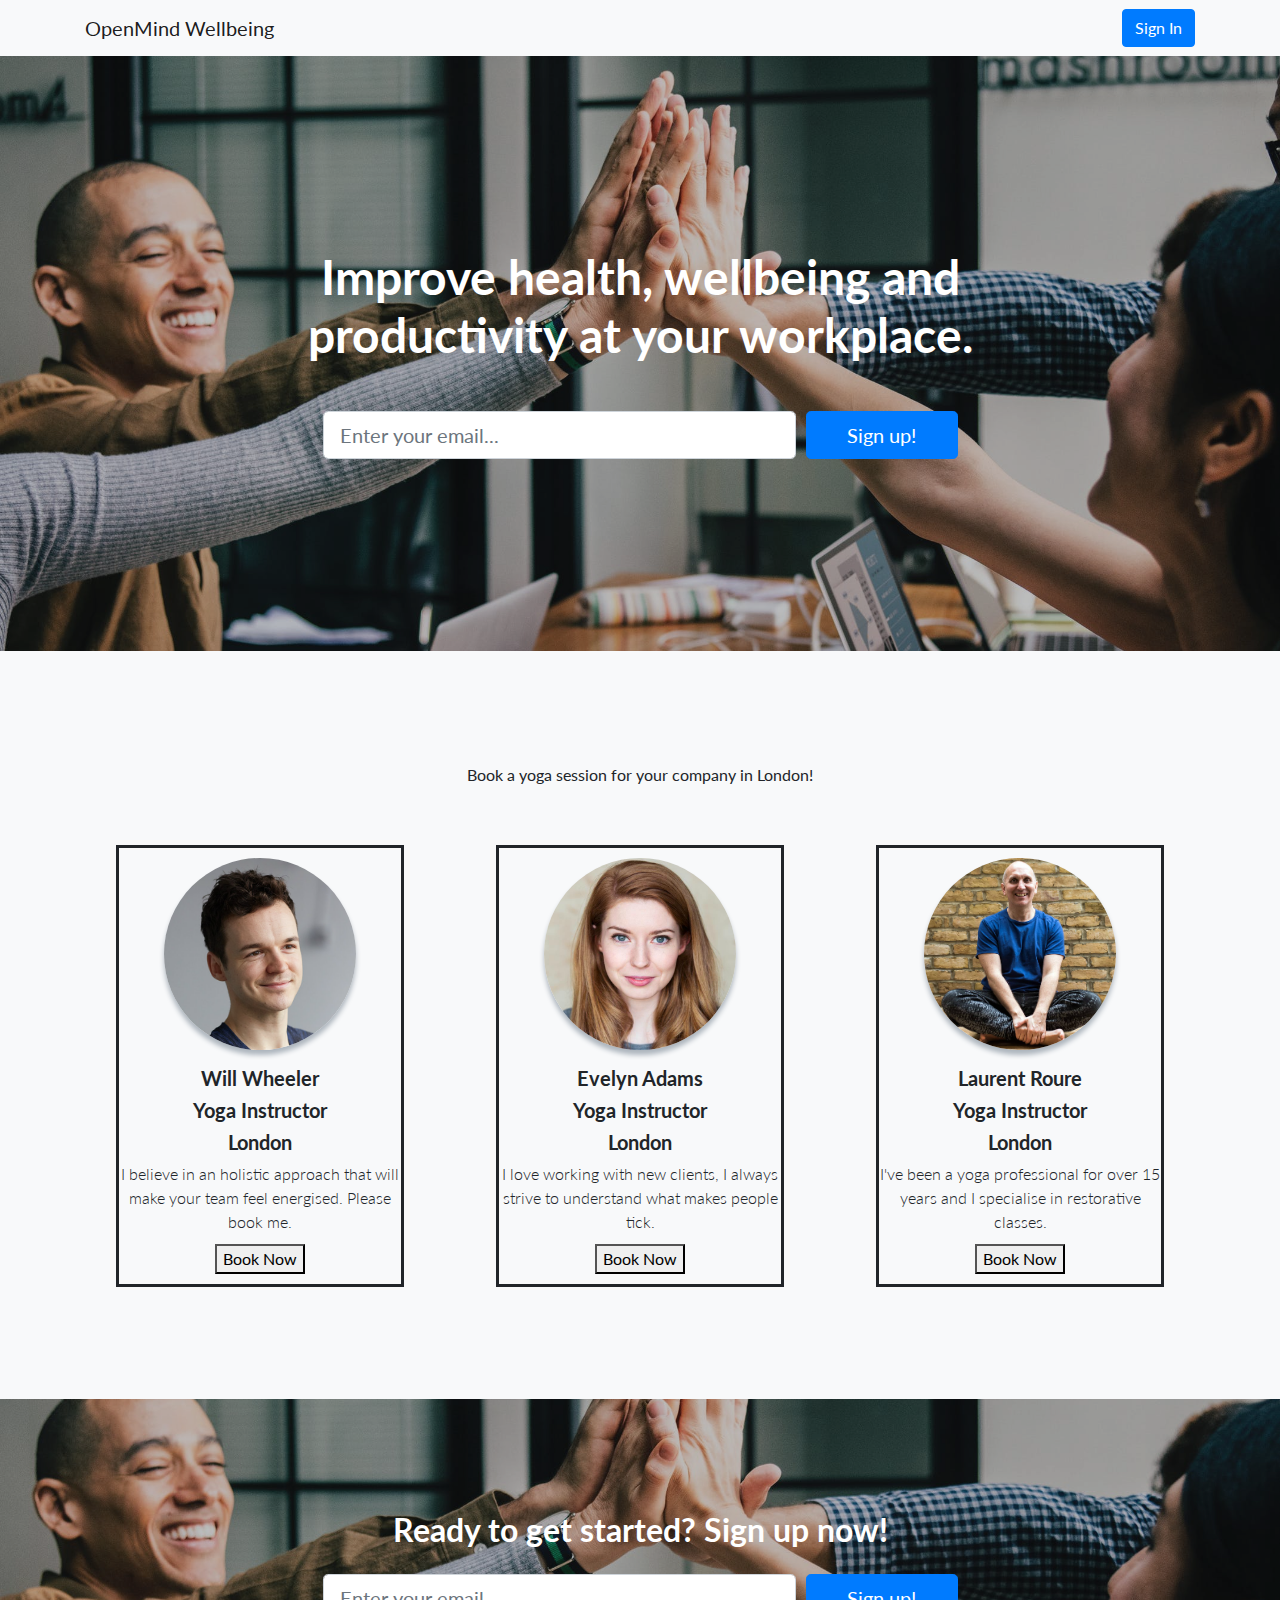
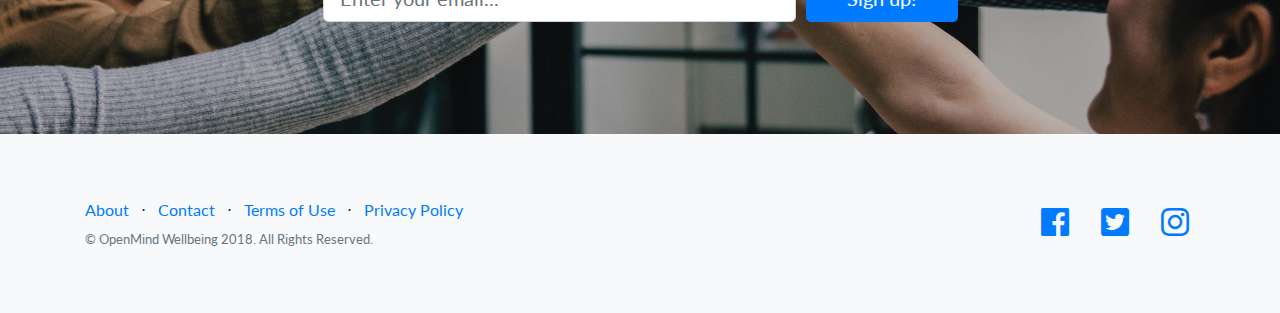
==== commit 682a18b2: "Update app/index.html" ====
--- a/app/index.html
+++ b/app/index.html
@@ -63,7 +63,7 @@
     <!-- Testimonials -->
     <section class="testimonials text-center bg-light">
       <div class="container">
-        <p class="mb-5">Book yoga instructors in London:</p>
+        <p class="mb-5">Book a yoga session for your company in London!</p>
         <div class="row">
           <div class="col-lg-4">
             <div class="testimonial-item mx-auto mb-5 mb-lg-0" style="border-style: solid; margin: 10px;">
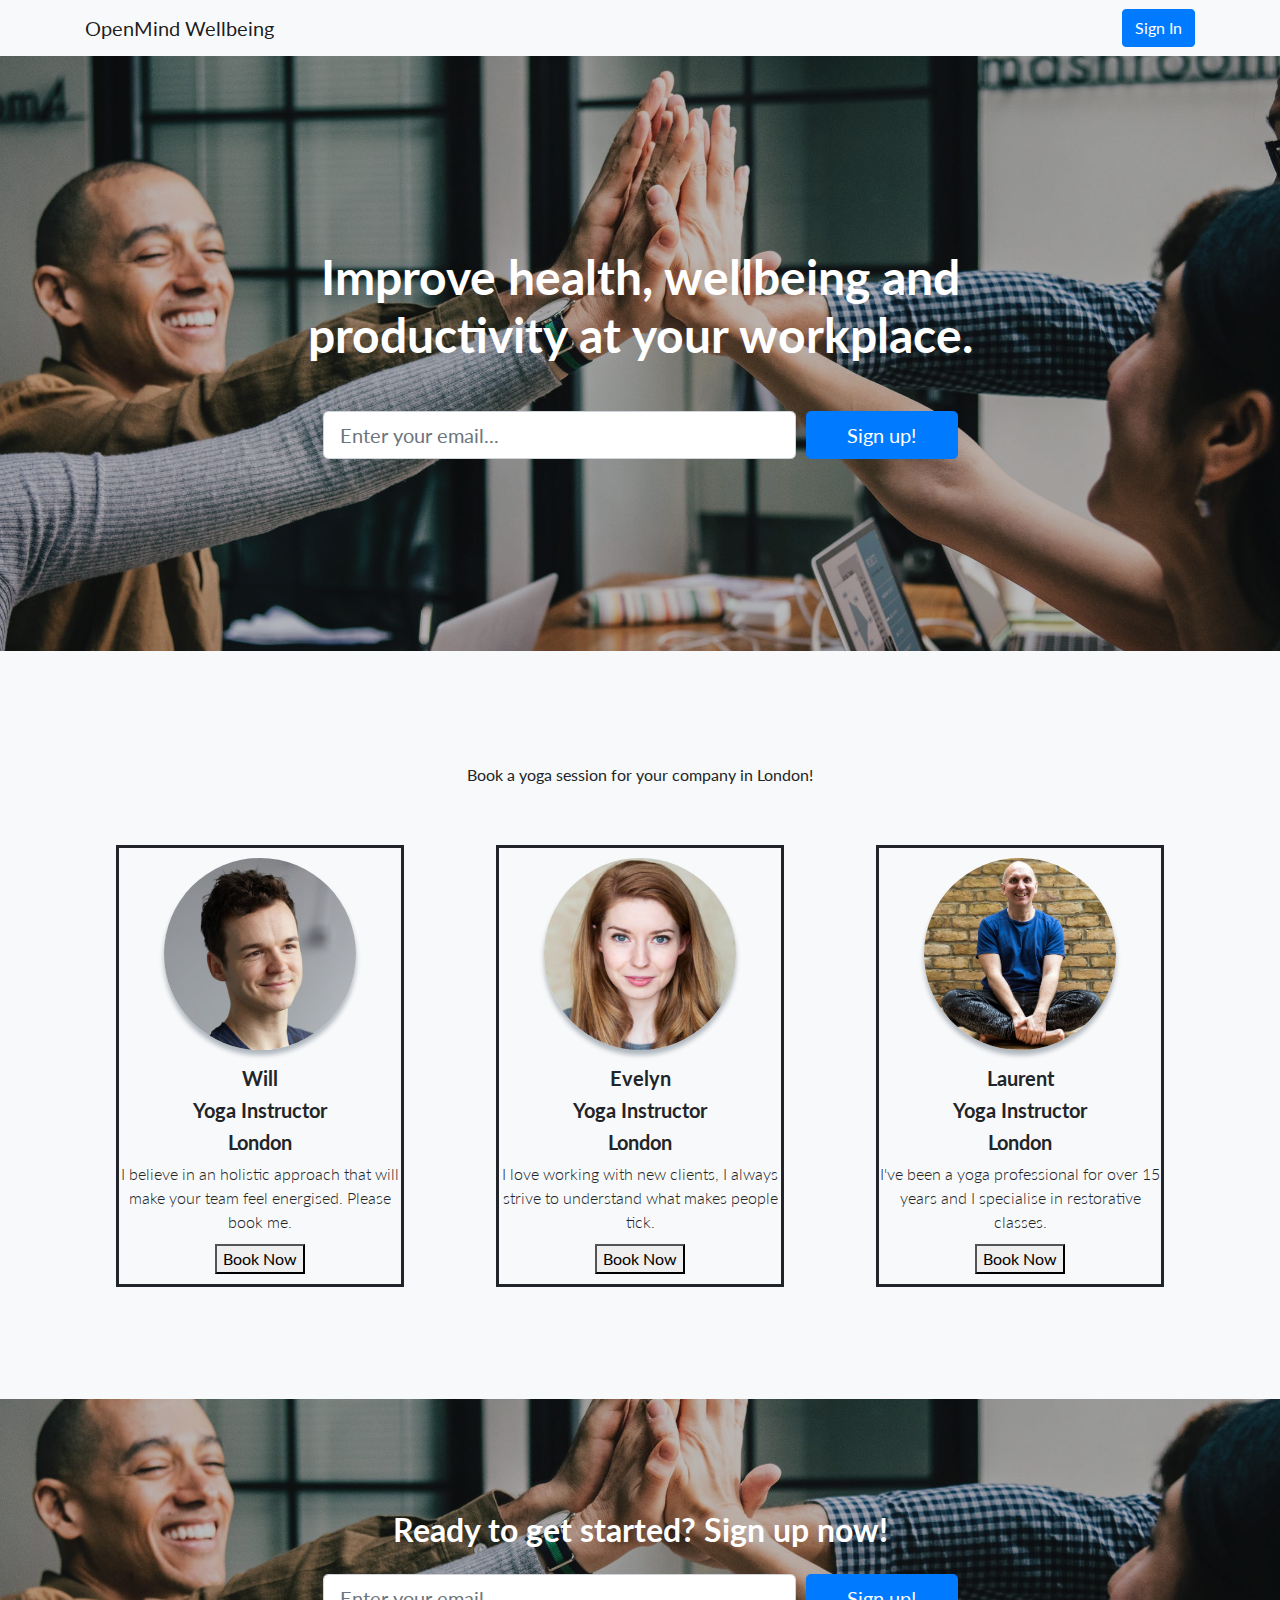
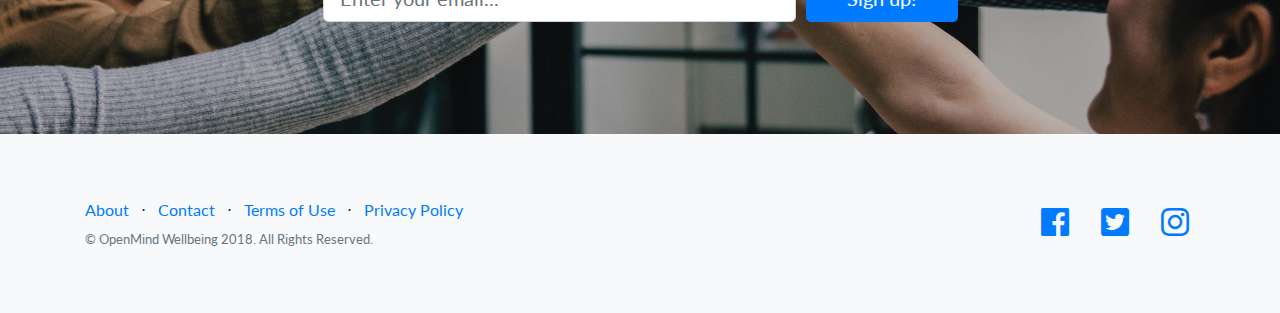
==== commit 2573c50d: "Update app/index.html" ====
--- a/app/index.html
+++ b/app/index.html
@@ -68,33 +68,33 @@
           <div class="col-lg-4">
             <div class="testimonial-item mx-auto mb-5 mb-lg-0" style="border-style: solid; margin: 10px;">
               <img class="img-fluid rounded-circle mb-3" src="../img/will-wheeler.png" alt="" style="margin:10px">
-              <h5>Will Wheeler</h5>
+              <h5>Will</h5>
               <h5>Yoga Instructor</h5>
               <h5>London</h5>
               <p class="font-weight-light mb-0">I believe in an holistic approach that will make your team feel energised. Please book me.</p>
-              <a href="mailto:ash@openmindwellbeing.com"><button style="margin: 10px">Book Now</button></a>
+              <a href="https://goo.gl/forms/U6w9ByZcpoBdEujP2" target="_blank"><button style="margin: 10px">Book Now</button></a>
 
             </div>
           </div>
           <div class="col-lg-4">
             <div class="testimonial-item mx-auto mb-5 mb-lg-0" style="border-style: solid; margin: 10px">
               <img class="img-fluid rounded-circle mb-3" src="../img/evelyn-adams.png" alt="" style="margin:10px">
-              <h5>Evelyn Adams</h5>
+              <h5>Evelyn</h5>
               <h5>Yoga Instructor</h5>
               <h5>London</h5>
               <p class="font-weight-light mb-0">I love working with new clients, I always strive to understand what makes people tick.</p>
-              <a href="mailto:ash@openmindwellbeing.com"><button style="margin: 10px">Book Now</button></a>
+              <a href="https://goo.gl/forms/U6w9ByZcpoBdEujP2" target="_blank"><button style="margin: 10px">Book Now</button></a>
 
             </div>
           </div>
           <div class="col-lg-4">
             <div class="testimonial-item mx-auto mb-5 mb-lg-0" style="border-style: solid; margin: 10px">
               <img class="img-fluid rounded-circle mb-3" src="../img/laurent-roure.png" alt="" style="margin:10px">
-              <h5>Laurent Roure</h5>
+              <h5>Laurent</h5>
               <h5>Yoga Instructor</h5>
               <h5>London</h5>
               <p class="font-weight-light mb-0">I've been a yoga professional for over 15 years and I specialise in restorative classes.</p>
-              <a href="mailto:ash@openmindwellbeing.com"><button style="margin: 10px">Book Now</button></a>
+              <a href="https://goo.gl/forms/U6w9ByZcpoBdEujP2" target="_blank"><button style="margin: 10px">Book Now</button></a>
             </div>
           </div>
         </div>
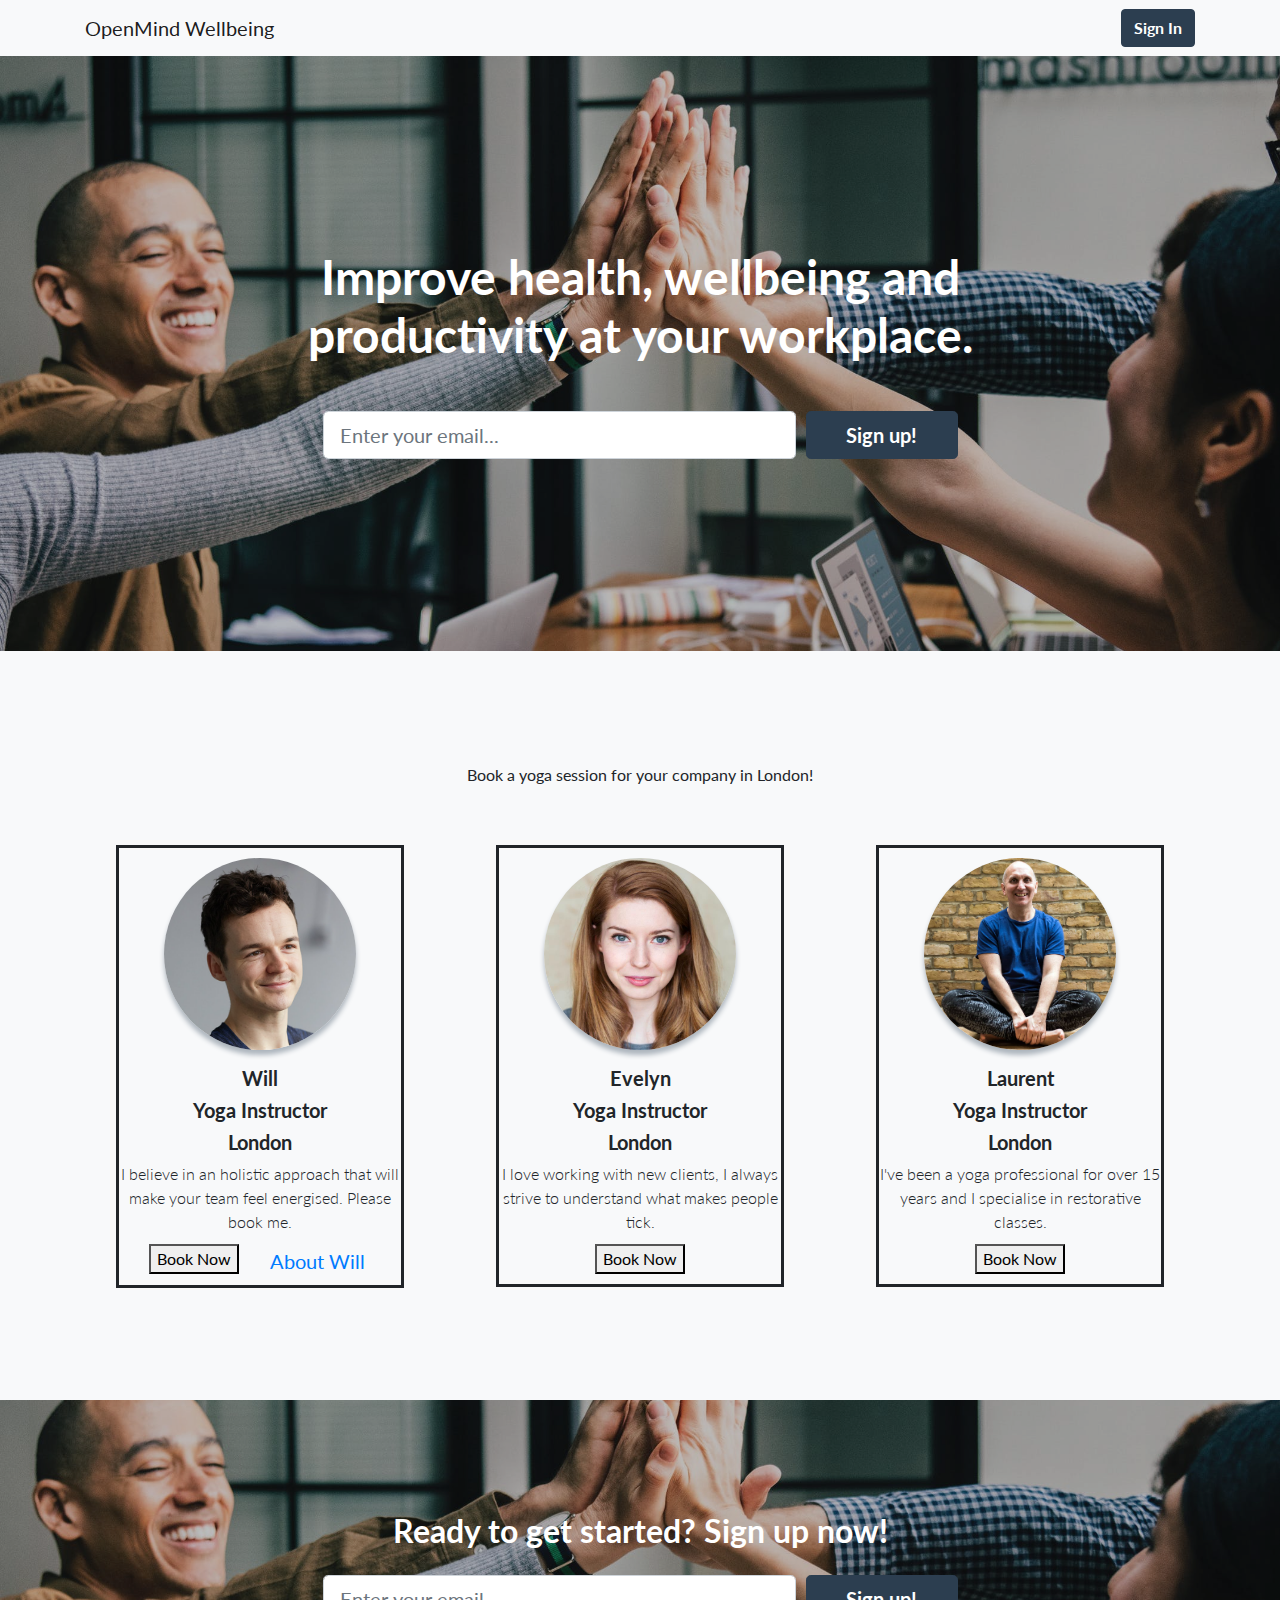
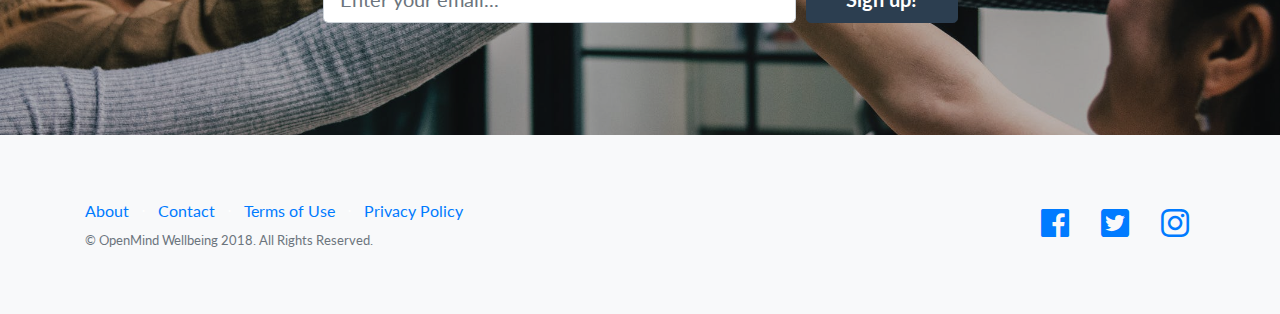
==== commit 80d4818b: "Update" ====
--- a/app/index.html
+++ b/app/index.html
@@ -12,6 +12,7 @@
 
     <!-- Bootstrap core CSS -->
     <link href="../vendor/bootstrap/css/bootstrap.min.css" rel="stylesheet">
+    <link href="../css/portfolio.css" rel="stylesheet">
 
     <!-- Custom fonts for this template -->
     <link href="../vendor/fontawesome-free/css/all.min.css" rel="stylesheet">
@@ -73,6 +74,9 @@
               <h5>London</h5>
               <p class="font-weight-light mb-0">I believe in an holistic approach that will make your team feel energised. Please book me.</p>
               <a href="https://goo.gl/forms/U6w9ByZcpoBdEujP2" target="_blank"><button style="margin: 10px">Book Now</button></a>
+              <a target="_blank" href="#portfolioModalTeam" data-toggle="modal" class="btn btn-default btn-lg">
+                <span class="network-name">About Will</span>
+              </a>
 
             </div>
           </div>
@@ -101,6 +105,58 @@
       </div>
     </section>
 
+    <div class="portfolio-modal modal fade" id="portfolioModalTeam" tabindex="-1" role="dialog" aria-hidden="true">
+        <div class="modal-content">
+            <div class="close-modal" data-dismiss="modal">
+                <div class="lr">
+                    <div class="rl">
+                    </div>
+                </div>
+            </div>
+            <div class="container">
+              <div class="row">
+                <div>
+                  <div class="modal-body">
+                    <hr class="star-primary">
+                    <h2 style="text-align:center">About Will</h2>
+                    <hr class="star-primary">
+
+                    <section id="team" class="team">
+                      <div class="container">
+                        <div class="row text-center">
+                          <div>
+                          <br>
+                          <br>
+                            <div style="text-align:center">
+                              <img class="team" src="../img/will-wheeler.png" width="250px"/>
+                              <p class="lead">
+                                Discovering yoga while training as an actor and using it in his career in movement and physical theatre, Will’s yoga adventures have taken him to Bali and India to learn yoga and the study of Ayurveda.
+                              </p>
+                              <p class="lead">
+                                Going on to train as a yoga teacher with yogahaven in Morocco, Will now runs retreats in various locations around Europe as well as teaching events and classes throughout London including hot yoga, vinyasa flow and restorative. With a fun and playful teaching style, Will's classes are strong, upbeat and lively.
+                              </p>
+                              <p class="lead">
+                                Alongside pro-fighter and boxing coach Chris Baugh, Will is also the co-founder of YogaBox London — a workout using the disciplines of boxing, yoga and mindfulness.
+                              </p>
+                              <p class="lead">
+                                Will continues his professional development by studying with senior teachers including Sianna Sherman and Jason Crandell (US) and Claire Missingham (UK).
+                              </p>
+                              <p class="lead">
+                                Will most recently became Ambassador for yoga apparel brand lululemon athletica on Regent Street.
+                              </p>
+
+                            </div>
+                          </div>
+                        </div>
+                      </div>
+                    </section>
+                  </div>
+                </div>
+              </div>
+            </div>
+        </div>
+    </div>
+
     <!-- Call to Action -->
     <section class="call-to-action text-white text-center">
       <div class="overlay"></div>
@@ -173,8 +229,9 @@
     </footer>
 
     <!-- Bootstrap core JavaScript -->
-    <script src="vendor/jquery/jquery.min.js"></script>
-    <script src="vendor/bootstrap/js/bootstrap.bundle.min.js"></script>
+    <script src="../vendor/jquery/jquery.min.js"></script>
+    <script src="../vendor/bootstrap/js/bootstrap.bundle.min.js"></script>
+    <script src="../vendor/portfolio.js"></script>
 
   </body>
 
--- a/css/portfolio.css
+++ b/css/portfolio.css
@@ -0,0 +1,309 @@
+#portfolio .portfolio-item {
+  margin: 0 0 15px;
+  right: 0;
+}
+#portfolio .portfolio-item .portfolio-link {
+  display: block;
+  position: relative;
+  max-width: 300px;
+  margin: 0 auto;
+}
+#portfolio .portfolio-item .portfolio-link .caption {
+  background: rgba(0, 207, 161, 0.75);
+  position: absolute;
+  width: 300px;
+  height: 300px;
+  opacity: 0;
+  margin: 0 auto;
+  transition: all ease 0.5s;
+  -webkit-transition: all ease 0.5s;
+  -moz-transition: all ease 0.5s;
+}
+
+#portfolio .portfolio-item .portfolio-link .caption:hover {
+  opacity: 1;
+}
+#portfolio .portfolio-item .portfolio-link .caption .caption-content {
+  position: absolute;
+  width: 100%;
+  height: 20px;
+  font-size: 20px;
+  text-align: center;
+  top: 50%;
+  margin-top: -12px;
+  color: white;
+}
+
+#portfolio .portfolio-item .portfolio-link .caption .caption-content i {
+  margin-top: -12px;
+}
+#portfolio .portfolio-item .portfolio-link .caption .caption-content h3,
+#portfolio .portfolio-item .portfolio-link .caption .caption-content h4 {
+  margin: 0;
+}
+#portfolio * {
+  z-index: 2;
+}
+@media (min-width: 767px) {
+  #portfolio .portfolio-item {
+    margin: 0 0 30px;
+  }
+}
+.floating-label-form-group {
+  position: relative;
+  margin-bottom: 0;
+  padding-bottom: 0.5em;
+  border-bottom: 1px solid #eeeeee;
+}
+.floating-label-form-group input,
+.floating-label-form-group textarea {
+  z-index: 1;
+  position: relative;
+  padding-right: 0;
+  padding-left: 0;
+  border: none;
+  border-radius: 0;
+  font-size: 1.5em;
+  background: none;
+  box-shadow: none !important;
+  resize: none;
+}
+.floating-label-form-group label {
+  display: block;
+  z-index: 0;
+  position: relative;
+  top: 2em;
+  margin: 0;
+  font-size: 0.85em;
+  line-height: 1.764705882em;
+  vertical-align: middle;
+  vertical-align: baseline;
+  opacity: 0;
+  -webkit-transition: top 0.3s ease,opacity 0.3s ease;
+  -moz-transition: top 0.3s ease,opacity 0.3s ease;
+  -ms-transition: top 0.3s ease,opacity 0.3s ease;
+  transition: top 0.3s ease,opacity 0.3s ease;
+}
+.floating-label-form-group:not(:first-child) {
+  padding-left: 14px;
+  border-left: 1px solid #eeeeee;
+}
+.floating-label-form-group-with-value label {
+  top: 0;
+  opacity: 1;
+}
+.floating-label-form-group-with-focus label {
+  color: #18BC9C;
+}
+form .row:first-child .floating-label-form-group {
+  border-top: 1px solid #eeeeee;
+}
+footer {
+  color: white;
+}
+footer h3 {
+  margin-bottom: 30px;
+}
+footer .footer-above {
+  padding-top: 50px;
+  background-color: #2C3E50;
+}
+footer .footer-col {
+  margin-bottom: 50px;
+}
+footer .footer-below {
+  padding: 25px 0;
+  background-color: #233140;
+}
+.btn-outline {
+  color: white;
+  font-size: 20px;
+  border: solid 2px white;
+  background: transparent;
+  transition: all 0.3s ease-in-out;
+  margin-top: 15px;
+}
+.btn-outline:hover,
+.btn-outline:focus,
+.btn-outline:active,
+.btn-outline.active {
+  color: #18BC9C;
+  background: white;
+  border: solid 2px white;
+}
+.btn-primary {
+  color: white;
+  background-color: #2C3E50;
+  border-color: #2C3E50;
+  font-weight: 700;
+}
+.btn-primary:hover,
+.btn-primary:focus,
+.btn-primary:active,
+.btn-primary.active,
+.open .dropdown-toggle.btn-primary {
+  color: white;
+  background-color: #1a242f;
+  border-color: #161f29;
+}
+.btn-primary:active,
+.btn-primary.active,
+.open .dropdown-toggle.btn-primary {
+  background-image: none;
+}
+.btn-primary.disabled,
+.btn-primary[disabled],
+fieldset[disabled] .btn-primary,
+.btn-primary.disabled:hover,
+.btn-primary[disabled]:hover,
+fieldset[disabled] .btn-primary:hover,
+.btn-primary.disabled:focus,
+.btn-primary[disabled]:focus,
+fieldset[disabled] .btn-primary:focus,
+.btn-primary.disabled:active,
+.btn-primary[disabled]:active,
+fieldset[disabled] .btn-primary:active,
+.btn-primary.disabled.active,
+.btn-primary[disabled].active,
+fieldset[disabled] .btn-primary.active {
+  background-color: #2C3E50;
+  border-color: #2C3E50;
+}
+.btn-primary .badge {
+  color: #2C3E50;
+  background-color: white;
+}
+.btn-success {
+  color: white;
+  background-color: #18BC9C;
+  border-color: #18BC9C;
+  font-weight: 700;
+}
+.btn-success:hover,
+.btn-success:focus,
+.btn-success:active,
+.btn-success.active,
+.open .dropdown-toggle.btn-success {
+  color: white;
+  background-color: #128f76;
+  border-color: #11866f;
+}
+.btn-success:active,
+.btn-success.active,
+.open .dropdown-toggle.btn-success {
+  background-image: none;
+}
+.btn-success.disabled,
+.btn-success[disabled],
+fieldset[disabled] .btn-success,
+.btn-success.disabled:hover,
+.btn-success[disabled]:hover,
+fieldset[disabled] .btn-success:hover,
+.btn-success.disabled:focus,
+.btn-success[disabled]:focus,
+fieldset[disabled] .btn-success:focus,
+.btn-success.disabled:active,
+.btn-success[disabled]:active,
+fieldset[disabled] .btn-success:active,
+.btn-success.disabled.active,
+.btn-success[disabled].active,
+fieldset[disabled] .btn-success.active {
+  background-color: #18BC9C;
+  border-color: #18BC9C;
+}
+.btn-success .badge {
+  color: #18BC9C;
+  background-color: white;
+}
+.btn-social {
+  display: inline-block;
+  height: 50px;
+  width: 50px;
+  border: 2px solid white;
+  border-radius: 100%;
+  text-align: center;
+  font-size: 20px;
+  line-height: 45px;
+}
+.btn:focus,
+.btn:active,
+.btn.active {
+  outline: none;
+}
+.scroll-top {
+  position: fixed;
+  right: 2%;
+  bottom: 2%;
+  width: 50px;
+  height: 50px;
+  z-index: 1049;
+}
+.scroll-top .btn {
+  font-size: 20px;
+  width: 50px;
+  height: 50px;
+  border-radius: 100%;
+  line-height: 28px;
+}
+.scroll-top .btn:focus {
+  outline: none;
+}
+.portfolio-modal .modal-content {
+  border-radius: 0;
+  background-clip: border-box;
+  -webkit-box-shadow: none;
+  box-shadow: none;
+  border: none;
+  min-height: 100%;
+  padding: 100px 0;
+  /*text-align: left;*/
+}
+.portfolio-modal .modal-content h2 {
+  margin: 0;
+  font-size: 3em;
+}
+.portfolio-modal .modal-content img {
+  margin-bottom: 30px;
+}
+.portfolio-modal .modal-content .item-details {
+  margin: 30px 0;
+}
+.portfolio-modal .close-modal {
+  position: absolute;
+  width: 75px;
+  height: 75px;
+  background-color: transparent;
+  top: 25px;
+  right: 25px;
+  cursor: pointer;
+}
+.portfolio-modal .close-modal:hover {
+  opacity: 0.3;
+}
+.portfolio-modal .close-modal .lr {
+  height: 75px;
+  width: 1px;
+  margin-left: 35px;
+  background-color: #2C3E50;
+  transform: rotate(45deg);
+  -ms-transform: rotate(45deg);
+  /* IE 9 */
+  -webkit-transform: rotate(45deg);
+  /* Safari and Chrome */
+  z-index: 1051;
+}
+.portfolio-modal .close-modal .lr .rl {
+  height: 75px;
+  width: 1px;
+  background-color: #2C3E50;
+  transform: rotate(90deg);
+  -ms-transform: rotate(90deg);
+  /* IE 9 */
+  -webkit-transform: rotate(90deg);
+  /* Safari and Chrome */
+  z-index: 1052;
+}
+.portfolio-modal .modal-backdrop {
+  opacity: 0;
+  display: none;
+}
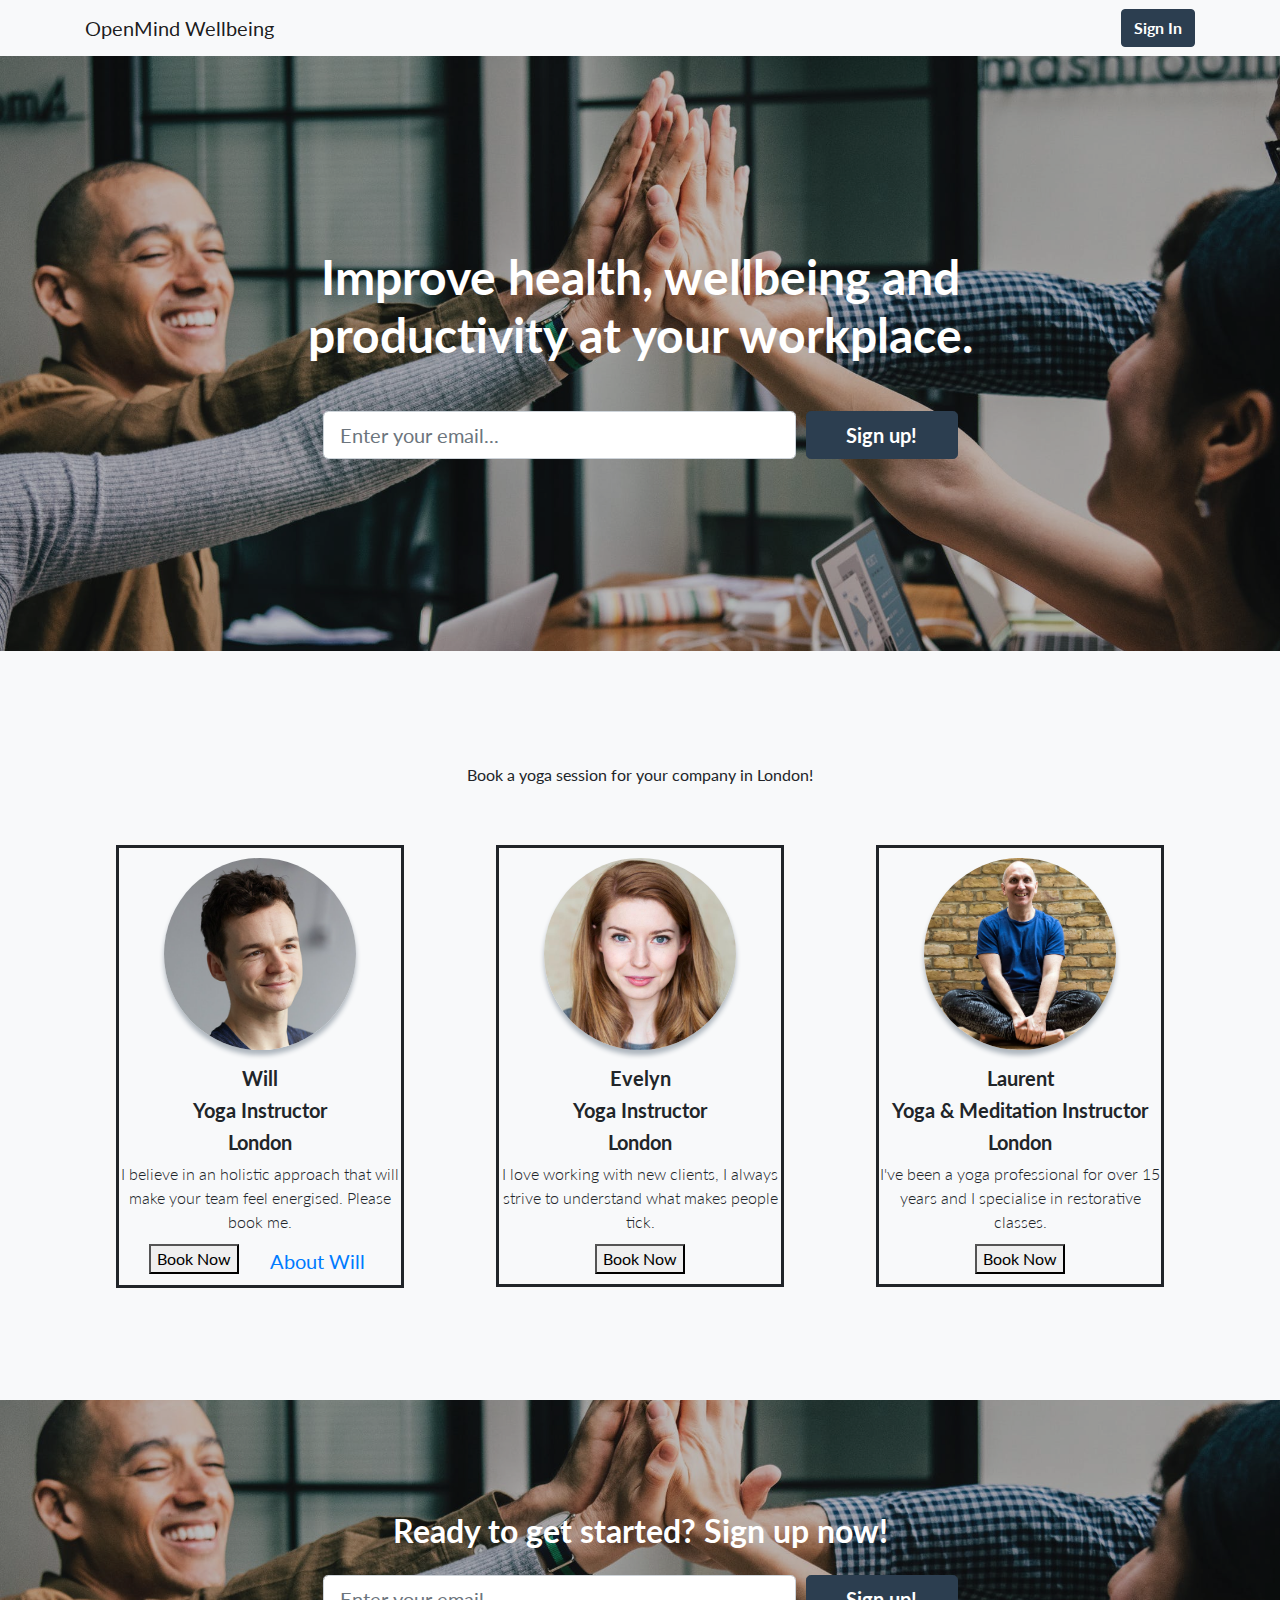
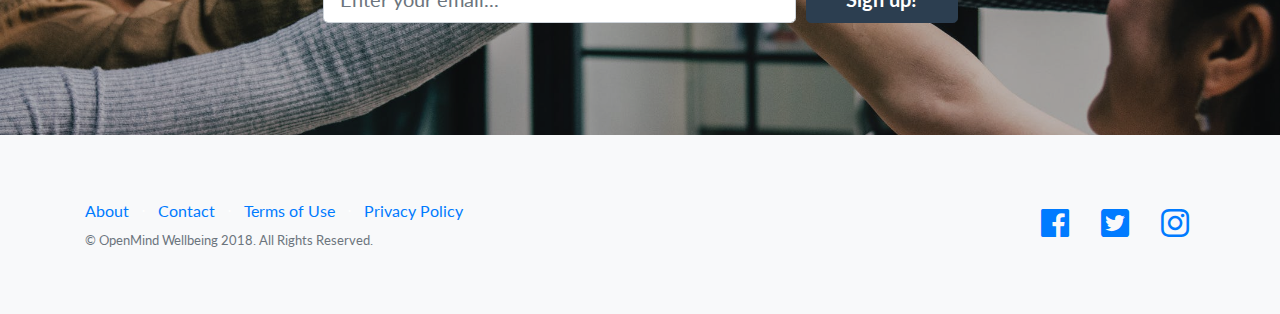
==== commit bb83b697: "Update app/index.html" ====
--- a/app/index.html
+++ b/app/index.html
@@ -95,7 +95,7 @@
             <div class="testimonial-item mx-auto mb-5 mb-lg-0" style="border-style: solid; margin: 10px">
               <img class="img-fluid rounded-circle mb-3" src="../img/laurent-roure.png" alt="" style="margin:10px">
               <h5>Laurent</h5>
-              <h5>Yoga Instructor</h5>
+              <h5>Yoga & Meditation Instructor</h5>
               <h5>London</h5>
               <p class="font-weight-light mb-0">I've been a yoga professional for over 15 years and I specialise in restorative classes.</p>
               <a href="https://goo.gl/forms/U6w9ByZcpoBdEujP2" target="_blank"><button style="margin: 10px">Book Now</button></a>
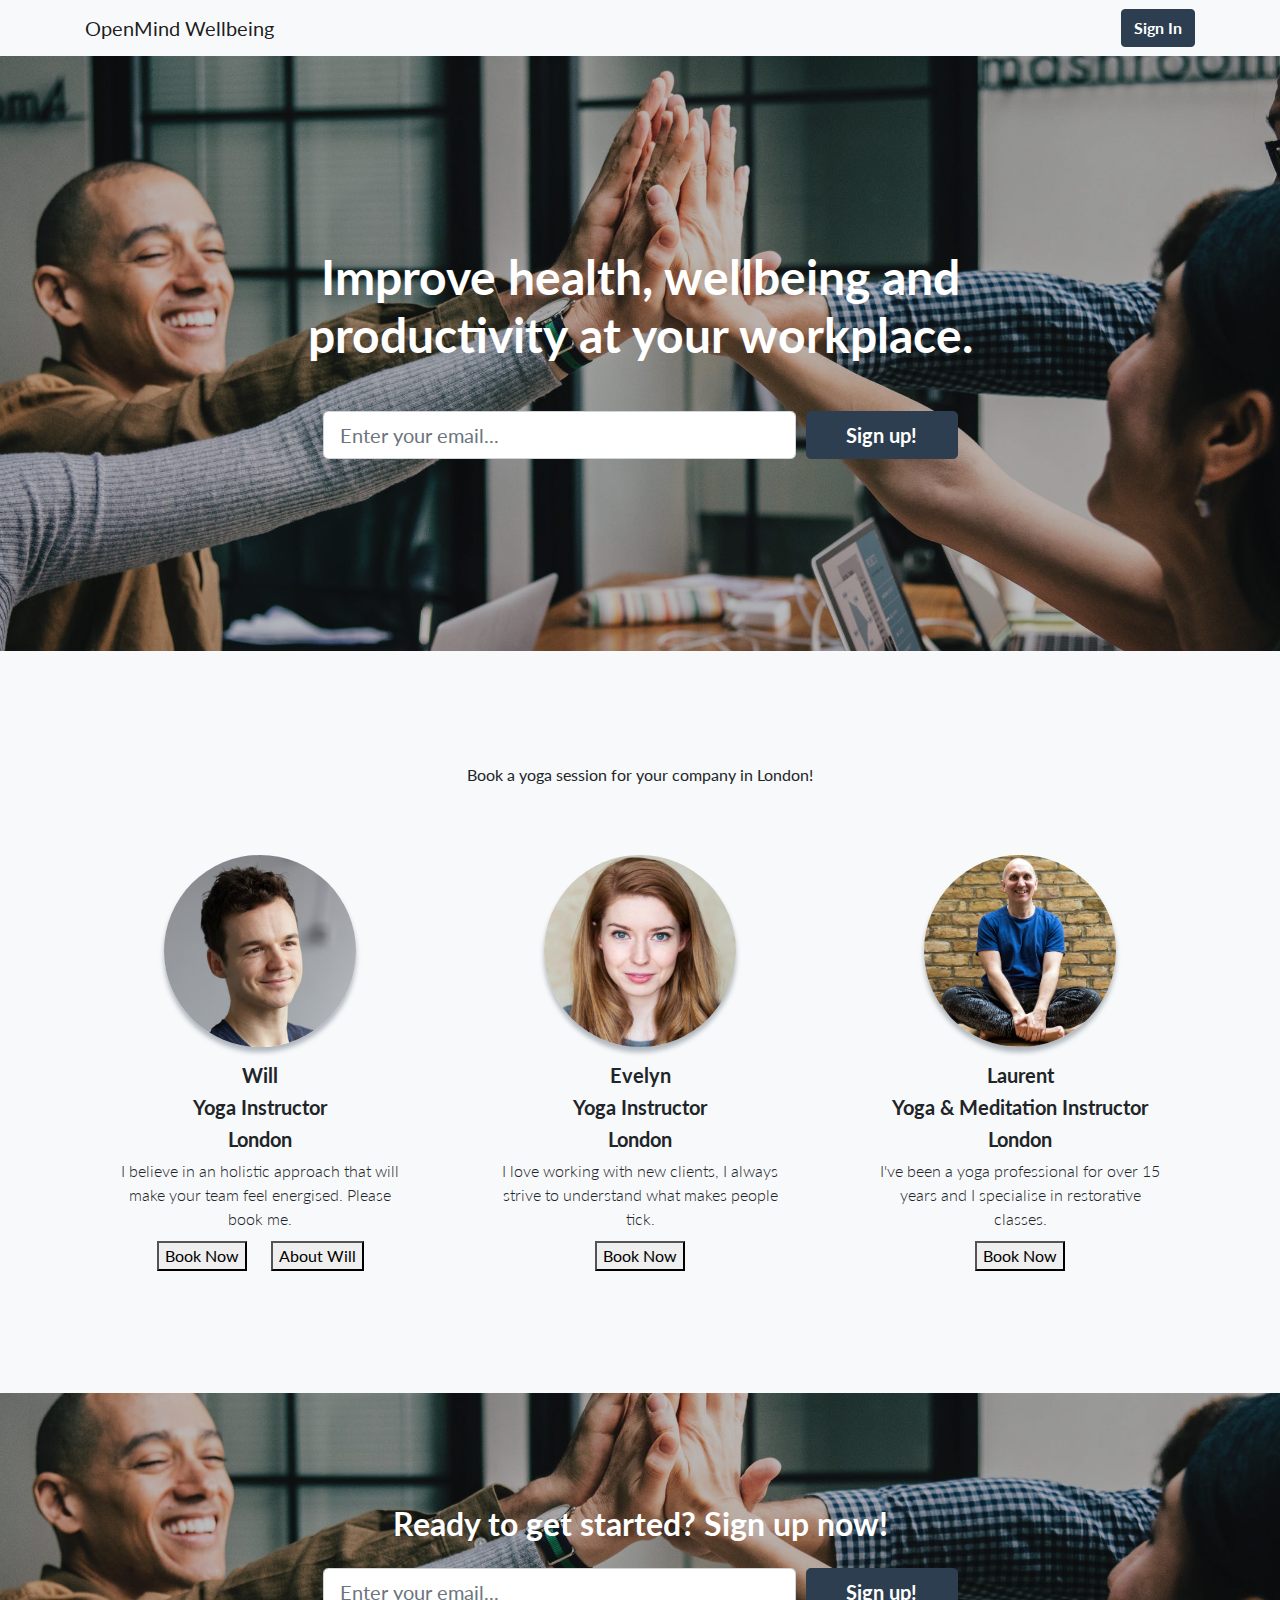
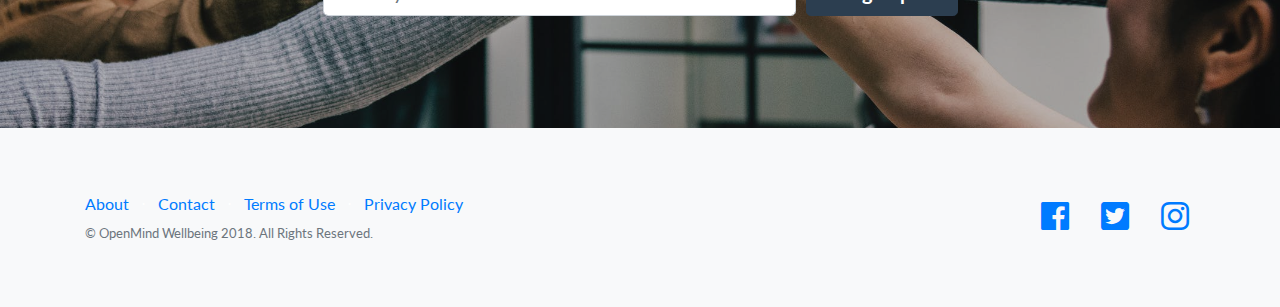
==== commit cf10e7a2: "On main page" ====
--- a/app/index.html
+++ b/app/index.html
@@ -67,21 +67,21 @@
         <p class="mb-5">Book a yoga session for your company in London!</p>
         <div class="row">
           <div class="col-lg-4">
-            <div class="testimonial-item mx-auto mb-5 mb-lg-0" style="border-style: solid; margin: 10px;">
+            <div class="testimonial-item mx-auto mb-5 mb-lg-0" style="margin: 10px;">
               <img class="img-fluid rounded-circle mb-3" src="../img/will-wheeler.png" alt="" style="margin:10px">
               <h5>Will</h5>
               <h5>Yoga Instructor</h5>
               <h5>London</h5>
               <p class="font-weight-light mb-0">I believe in an holistic approach that will make your team feel energised. Please book me.</p>
               <a href="https://goo.gl/forms/U6w9ByZcpoBdEujP2" target="_blank"><button style="margin: 10px">Book Now</button></a>
-              <a target="_blank" href="#portfolioModalTeam" data-toggle="modal" class="btn btn-default btn-lg">
-                <span class="network-name">About Will</span>
+              <a target="_blank" href="#portfolioModalTeam" data-toggle="modal">
+                <button style="margin: 10px">About Will</button>
               </a>
 
             </div>
           </div>
           <div class="col-lg-4">
-            <div class="testimonial-item mx-auto mb-5 mb-lg-0" style="border-style: solid; margin: 10px">
+            <div class="testimonial-item mx-auto mb-5 mb-lg-0" style="margin: 10px;">
               <img class="img-fluid rounded-circle mb-3" src="../img/evelyn-adams.png" alt="" style="margin:10px">
               <h5>Evelyn</h5>
               <h5>Yoga Instructor</h5>
@@ -92,7 +92,7 @@
             </div>
           </div>
           <div class="col-lg-4">
-            <div class="testimonial-item mx-auto mb-5 mb-lg-0" style="border-style: solid; margin: 10px">
+            <div class="testimonial-item mx-auto mb-5 mb-lg-0" style="margin: 10px;">
               <img class="img-fluid rounded-circle mb-3" src="../img/laurent-roure.png" alt="" style="margin:10px">
               <h5>Laurent</h5>
               <h5>Yoga & Meditation Instructor</h5>
